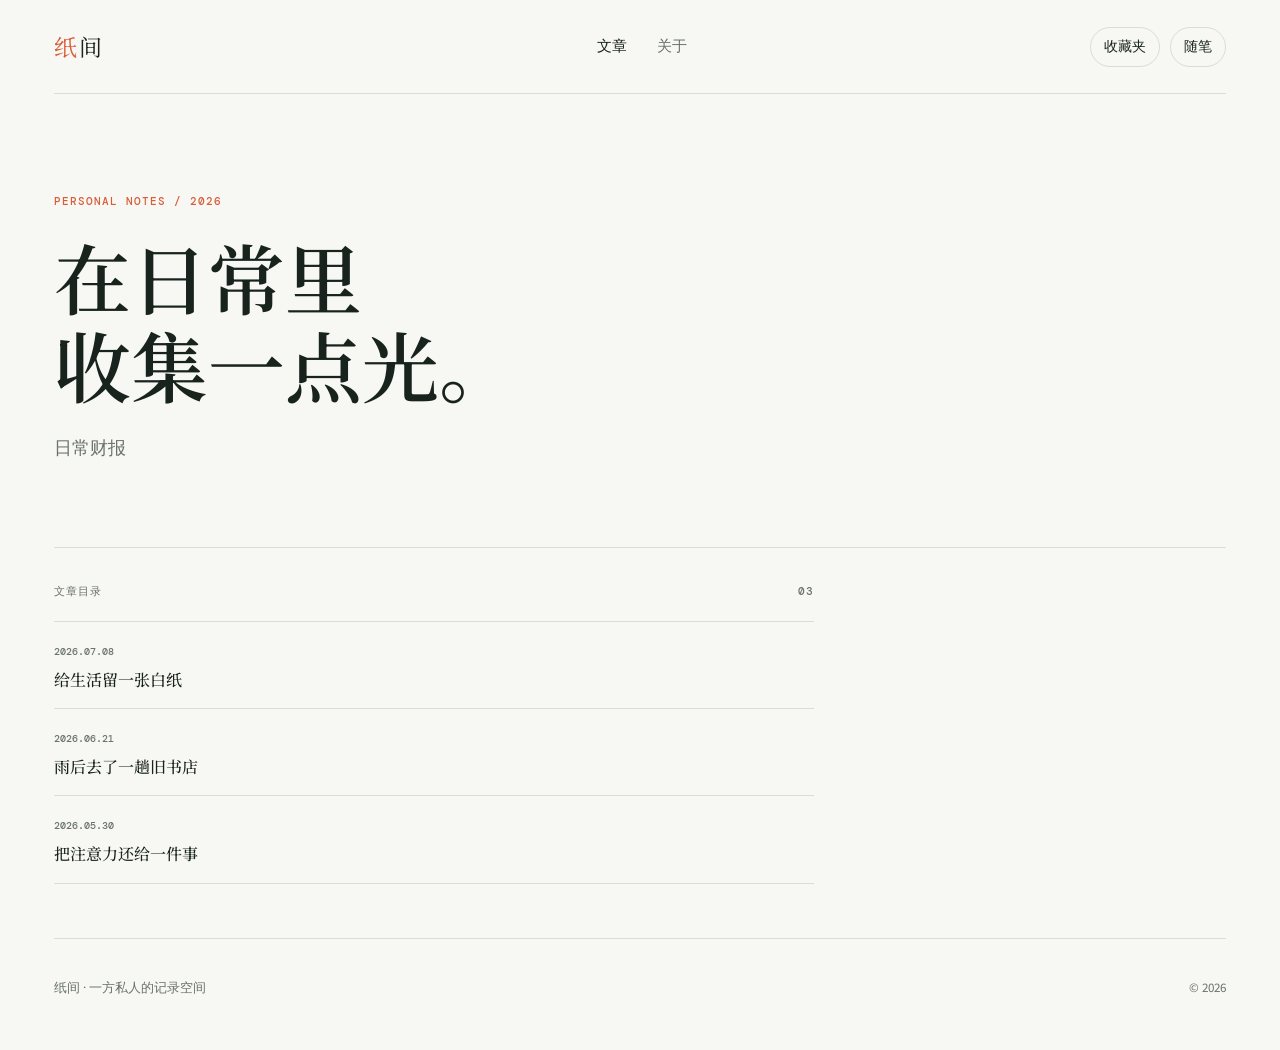
==== index.html @ 69ebe4cc "Use chart images and streamline reading views" ====
<!doctype html>
<html lang="zh-CN">
  <head>
    <meta charset="UTF-8" />
    <meta name="viewport" content="width=device-width, initial-scale=1.0" />
    <meta name="theme-color" content="#f7f7f3" />
    <title>纸间 | 个人博客</title>
    <link rel="preconnect" href="https://fonts.googleapis.com" />
    <link rel="preconnect" href="https://fonts.gstatic.com" crossorigin />
    <link href="https://fonts.googleapis.com/css2?family=DM+Mono:wght@400;500&family=Noto+Serif+SC:wght@400;500;600;700&family=Source+Sans+3:wght@400;500;600;700&display=swap" rel="stylesheet" />
    <link rel="stylesheet" href="styles.css" />
  </head>
  <body>
    <div class="site-shell">
      <header class="topbar">
        <a class="brand" href="#" aria-label="纸间首页"><span>纸</span>间</a>
        <nav aria-label="主要导航"><a class="active" href="#latest">文章</a><a href="#about">关于</a></nav>
        <div class="topbar-actions"><button class="favorites-button" id="openFavorites" type="button">收藏夹</button><a class="journal-link" href="notes.html">随笔</a><button class="publish-button admin-only" id="openComposer" type="button"><span>+</span> 管理文章</button></div>
      </header>

      <main>
        <section class="intro" id="latest">
          <p class="eyebrow">PERSONAL NOTES / 2026</p>
          <h1>在日常里<br />收集一点光。</h1>
          <p class="intro-copy">日常财报</p>
        </section>

        <div class="content-grid">
          <aside class="article-index" aria-label="文章列表">
            <div class="index-head"><span>文章目录</span><span id="articleCount">00</span></div>
            <div id="articleList" class="article-list"></div>
          </aside>
        </div>
      </main>

      <footer id="about"><p>纸间 · 一方私人的记录空间</p><p>© 2026</p></footer>
    </div>

    <dialog id="composer">
      <form method="dialog" class="composer-card" id="articleForm">
        <div class="composer-head"><div><p class="eyebrow" id="composerKicker">NEW ENTRY</p><h2 id="composerTitle">写下这一刻</h2></div><button class="icon-button" type="button" id="closeComposer" aria-label="关闭">×</button></div>
        <label>文章标题<input id="titleInput" required maxlength="70" placeholder="给这篇文章一个标题" /></label>
        <div class="form-row"><label>日期<input id="dateInput" type="date" required /></label><label>分类<input id="categoryInput" required maxlength="20" placeholder="如：随笔" /></label></div>
        <label>摘要<textarea id="excerptInput" required maxlength="150" rows="2" placeholder="用一句话概括这篇文章"></textarea></label>
        <label>正文 <span class="label-note">支持简单 Markdown</span><textarea id="contentInput" required rows="8" placeholder="从这里开始写……"></textarea></label>
        <div class="content-tools"><input type="file" id="imageInput" accept="image/*" hidden /><button type="button" class="tool-button" id="imageButton">添加图片</button><button type="button" class="tool-button" id="chartButton">插入图表</button></div>
        <div class="chart-builder" id="chartBuilder" hidden><label>图表标题<input id="chartTitle" maxlength="30" placeholder="如：本周阅读时长" /></label><label>标签 <span class="label-note">用逗号分隔</span><input id="chartLabels" placeholder="周一, 周二, 周三" /></label><label>数值 <span class="label-note">用逗号分隔</span><input id="chartValues" inputmode="decimal" placeholder="2, 4, 3" /></label><button type="button" class="insert-chart-button" id="insertChart">添加到正文</button></div>
        <div class="import-row"><input type="file" id="fileInput" accept=".md,.markdown,.txt,text/markdown,text/plain" hidden /><button type="button" class="import-button" id="importButton">从文件导入</button><span id="fileName">支持 .md / .txt</span></div>
        <div class="composer-actions"><button type="button" class="cancel-button" id="cancelComposer">取消</button><button class="save-button" type="submit" id="submitArticle">发布文章</button></div>
      </form>
    </dialog>
    <dialog id="favoritesDialog">
      <section class="favorites-card">
        <div class="composer-head"><div><p class="eyebrow">MY COLLECTIONS</p><h2>收藏夹</h2></div><button class="icon-button" type="button" id="closeFavorites" aria-label="关闭">×</button></div>
        <form class="folder-form" id="folderForm"><input id="folderInput" maxlength="20" required placeholder="新建收藏夹名称" /><button class="save-button" type="submit">新建</button></form>
        <div class="folder-pills" id="folderPills"></div>
        <div class="favorites-list" id="favoritesList"></div>
      </section>
    </dialog>
    <script src="app.js"></script>
  </body>
</html>
---- styles.css ----
:root { --paper:#f7f7f3; --ink:#18231e; --muted:#69726c; --line:#d9ddd6; --accent:#d95d39; --lime:#bdd74e; }
* { box-sizing:border-box; }
html { scroll-behavior:smooth; }
body { margin:0; background:var(--paper); color:var(--ink); font-family:"Source Sans 3", sans-serif; }
button,input,textarea { font:inherit; }
.site-shell { max-width:1360px; margin:auto; padding:0 54px; }
.topbar { height:94px; display:flex; align-items:center; border-bottom:1px solid var(--line); justify-content:space-between; }
.brand { font-family:"Noto Serif SC",serif; font-size:23px; color:var(--ink); text-decoration:none; letter-spacing:2px; }.brand span{ color:var(--accent); }
nav { display:flex; gap:30px; margin-left:90px; } nav a { color:var(--muted); text-decoration:none; font-size:15px; } nav a.active,nav a:hover { color:var(--ink); }
.topbar-actions{display:flex;align-items:center;gap:10px}.favorites-button,.journal-link{border:1px solid var(--line);border-radius:999px;background:transparent;color:var(--ink);padding:9px 13px;cursor:pointer;text-decoration:none;font-size:14px;transition:background-color .2s ease,transform .2s ease}.favorites-button:hover,.journal-link:hover{background:#fff;transform:translateY(-1px)}.publish-button,.save-button { background:var(--ink); color:#fff; border:0; padding:11px 17px; cursor:pointer; font-weight:600; }.publish-button span{color:var(--lime);font-size:20px;line-height:12px;margin-right:5px}.publish-button:hover,.save-button:hover{background:#304139}
.intro { padding:100px 0 82px; border-bottom:1px solid var(--line); }.eyebrow { color:var(--accent); font:500 11px "DM Mono",monospace; letter-spacing:1px; margin:0 0 24px; }
h1,h2,h3 { font-family:"Noto Serif SC",serif; font-weight:600; }.intro h1 { font-size:clamp(46px,6vw,78px); letter-spacing:0; line-height:1.15; margin:0 0 24px; }.intro-copy { color:var(--muted); font-size:18px; line-height:1.8; margin:0; }
.content-grid { min-height:360px; }.article-index { padding:36px 0 54px; max-width:760px; }.index-head { color:var(--muted); display:flex; justify-content:space-between; font:500 11px "DM Mono",monospace; letter-spacing:1px; padding-bottom:22px; }
.article-list { display:flex; flex-direction:column; }.article-item { position:relative; display:block; text-align:left; border:0; border-top:1px solid var(--line); padding:17px 27px 17px 0; background:transparent; cursor:pointer; color:var(--ink); text-decoration:none; transition:padding .22s ease, color .22s ease, background-color .22s ease; }.article-item:last-child { border-bottom:1px solid var(--line); }.article-item.active { padding-left:13px; border-left:3px solid var(--accent); }.article-item:hover { padding-left:10px; color:var(--accent); }.article-item time { font:500 10px "DM Mono",monospace; color:var(--muted); }.article-item h3 { margin:7px 0 0; font-size:16px; line-height:1.45; font-weight:500; }.read-arrow { position:absolute; right:3px; top:50%; opacity:0; transform:translate(-8px,-50%); transition:opacity .22s ease,transform .22s ease; }.article-item:hover .read-arrow { opacity:1; transform:translate(0,-50%); }
.article-view { padding:64px min(8vw,112px); max-width:930px; }.article-meta { font:500 11px "DM Mono",monospace; color:var(--accent); letter-spacing:.5px; }.article-view h2 { font-size:clamp(30px,4vw,48px); line-height:1.24; margin:18px 0 24px; }.article-view .lead { color:#536058; font-family:"Noto Serif SC",serif; font-size:19px; line-height:1.8; border-bottom:1px solid var(--line); padding-bottom:30px; margin-bottom:30px; }.article-body { font-family:"Noto Serif SC",serif; font-size:17px; line-height:2; }.article-body p { margin:0 0 20px; }.article-body h3 { font-size:22px; margin:34px 0 14px; }.article-body blockquote { border-left:3px solid var(--lime); color:#506057; margin:25px 0; padding:7px 0 7px 20px; }.article-body strong { color:var(--accent); font-weight:600; }
.inline-image{margin:30px 0;border-radius:16px;overflow:hidden;background:#edf0ea}.inline-image img{display:block;width:100%;max-height:500px;object-fit:cover}.inline-image figcaption,.inline-chart figcaption{display:flex;align-items:center;justify-content:space-between;padding:11px 14px;color:var(--muted);font:13px "Source Sans 3",sans-serif}.inline-chart{margin:30px 0;padding:18px;border:1px solid var(--line);border-radius:16px;background:#fbfcf9}.inline-chart figcaption{padding:0 0 15px;color:var(--ink);font-weight:600}.chart-bars{display:flex;gap:12px;align-items:end;height:190px;padding:10px 4px 0;border-bottom:1px solid var(--line)}.chart-bar-wrap{position:relative;flex:1;height:100%;display:flex;flex-direction:column;justify-content:end;align-items:center;min-width:28px}.chart-bar{display:block;width:min(100%,44px);border-radius:9px 9px 2px 2px;background:var(--lime);animation:grow-bar .6s cubic-bezier(.2,.8,.2,1) both;transform-origin:bottom}.chart-value{font:12px "DM Mono",monospace;color:var(--muted);margin-bottom:5px}.chart-label{margin-top:7px;font:11px "Source Sans 3",sans-serif;color:var(--muted);white-space:nowrap;overflow:hidden;max-width:100%;text-overflow:ellipsis}.zoomable{cursor:zoom-in;transition:box-shadow .25s ease,transform .25s ease}.zoomable.expanded{position:fixed;z-index:20;inset:5vh 5vw;margin:0;display:flex;flex-direction:column;justify-content:center;background:#fff;box-shadow:0 24px 90px rgba(17,30,22,.35);cursor:zoom-out}.zoomable.expanded img{max-height:80vh;object-fit:contain}.zoomable.expanded .chart-bars{height:min(65vh,520px)}.hover-collect{opacity:0;border:1px solid #d8ded5;border-radius:999px;background:#fff;color:var(--ink);padding:6px 11px;font:600 12px "Source Sans 3",sans-serif;cursor:pointer;transition:opacity .18s ease,transform .18s ease,border-color .18s ease}.collectable-title{display:flex;align-items:center;gap:13px}.collectable-title:hover .hover-collect,.inline-image:hover .hover-collect,.inline-chart:hover .hover-collect{opacity:1}.hover-collect:hover{border-color:var(--accent);color:var(--accent);transform:translateY(-1px)}.selection-collect{position:fixed;z-index:30;border:0;border-radius:999px;background:var(--ink);color:#fff;padding:8px 12px;box-shadow:0 8px 20px rgba(17,30,22,.2);cursor:pointer}.collection-picker{display:grid;grid-template-columns:repeat(auto-fit,minmax(130px,1fr));gap:10px}.collection-picker button{padding:14px;border:1px solid var(--line);border-radius:12px;background:#fbfcf9;text-align:left;cursor:pointer;font-weight:600}.collection-picker button:hover{border-color:var(--accent);color:var(--accent)}@keyframes grow-bar{from{transform:scaleY(.05)}to{transform:scaleY(1)}}
.empty-list { margin:0; padding:21px 0; border-top:1px solid var(--line); color:var(--muted); font-size:14px; line-height:1.7; }.empty-reading { padding:70px 0; text-align:center; color:var(--muted); }.empty-reading span { color:var(--accent); font-size:25px; }.empty-reading h2 { color:var(--ink); font-size:30px; margin:13px 0 7px; }.empty-reading p { margin:0; }
footer { border-top:1px solid var(--line); padding:27px 0 40px; display:flex; justify-content:space-between; color:var(--muted); font-size:13px; }
.detail-topbar { justify-content:space-between; }.back-link { color:var(--ink); font-size:14px; text-decoration:none; }.back-link:hover { color:var(--accent); }.detail-main { min-height:calc(100vh - 190px); }.detail-view { max-width:830px; margin:0 auto; padding:105px 0; }.article-title-row { display:flex; gap:24px; align-items:flex-start; justify-content:space-between; }.detail-view h1 { font-size:clamp(38px,5vw,64px); font-family:"Noto Serif SC",serif; line-height:1.22; margin:18px 0 24px; }.article-actions { display:flex; gap:8px; flex:none; margin-top:19px; }.edit-link,.delete-button { border:1px solid #cbd2c9; border-radius:999px; background:#fff; color:var(--ink); padding:7px 12px; cursor:pointer; font:600 13px "Source Sans 3",sans-serif; text-decoration:none; transition:transform .18s ease,box-shadow .18s ease,border-color .18s ease,color .18s ease; }.edit-link:hover,.delete-button:hover { border-color:var(--accent); color:var(--accent); transform:translateY(-2px); box-shadow:0 5px 14px rgba(23,35,29,.1); }.delete-button:hover { background:#fff5f1; }.page-enter { animation:page-enter .55s cubic-bezier(.2,.75,.3,1) both; }@keyframes page-enter { from { opacity:0; transform:translateY(14px); } to { opacity:1; transform:translateY(0); } }
dialog { width:min(700px, calc(100% - 30px)); border:0; padding:0; background:transparent; border-radius:24px; }dialog::backdrop{background:rgba(20,31,26,.48);backdrop-filter:blur(7px);animation:backdrop-in .28s ease-out}dialog[open]{animation:dialog-in .42s cubic-bezier(.2,.85,.25,1) both}.composer-card { background:#fff; padding:34px; border:1px solid rgba(216,221,214,.9); border-radius:24px; box-shadow:0 28px 85px rgba(17,30,22,.22); }.composer-head { display:flex; justify-content:space-between; align-items:flex-start; margin-bottom:25px; padding:3px 3px 22px; border-bottom:1px solid var(--line); }.composer-head .eyebrow{margin-bottom:8px}.composer-head h2{margin:0;font-size:29px}.icon-button{width:36px;height:36px;border:0;border-radius:50%;background:#edf0ea;font-size:29px;line-height:28px;cursor:pointer;color:var(--muted);transition:transform .2s ease,background-color .2s ease,color .2s ease}.icon-button:hover{background:var(--ink);color:#fff;transform:rotate(90deg)}
label { display:block; font-weight:600; font-size:14px; margin-top:16px; }.label-note { color:var(--muted); font-size:12px; font-weight:400; }input,textarea { display:block; width:100%; margin-top:7px; border:1px solid #d7ddd5; border-radius:10px; padding:11px 13px; outline:0; background:#f9faf7; resize:vertical; font-size:15px; transition:border-color .2s ease,box-shadow .2s ease,background-color .2s ease; }input:focus,textarea:focus{border-color:var(--accent);background:#fff;box-shadow:0 0 0 4px rgba(217,93,57,.12)}.form-row{display:grid;grid-template-columns:1fr 1fr;gap:16px}.import-row{display:flex;gap:12px;align-items:center;margin-top:18px;padding:11px 13px;border:1px dashed #c7cec5;border-radius:12px;color:var(--muted);font-size:12px}.import-button,.cancel-button{background:transparent;border:1px solid #bac2b9;border-radius:9px;padding:9px 13px;cursor:pointer;transition:transform .18s ease,border-color .18s ease,background-color .18s ease}.import-button:hover,.cancel-button:hover{border-color:var(--ink);background:#f1f4ef;transform:translateY(-1px)}.composer-actions{display:flex;justify-content:flex-end;gap:12px;margin-top:26px;padding-top:21px;border-top:1px solid var(--line)}.save-button{border-radius:9px;padding:10px 18px;transition:transform .18s ease,box-shadow .18s ease,background-color .18s ease}.save-button:hover{transform:translateY(-2px);box-shadow:0 8px 18px rgba(24,35,30,.19)}@keyframes dialog-in{from{opacity:0;transform:translateY(20px) scale(.97)}to{opacity:1;transform:translateY(0) scale(1)}}@keyframes backdrop-in{from{opacity:0}to{opacity:1}}
.content-tools{display:flex;gap:10px;margin-top:18px}.tool-button{border:1px solid #cbd2c9;border-radius:999px;background:#fff;color:var(--ink);padding:8px 12px;cursor:pointer;transition:transform .18s ease,border-color .18s ease}.tool-button:hover{border-color:var(--accent);transform:translateY(-1px)}.chart-builder{margin-top:14px;padding:4px 15px 15px;border:1px solid #dce2da;border-radius:14px;background:#f6f8f4}.insert-chart-button{margin-top:15px;border:0;border-radius:9px;background:var(--lime);color:var(--ink);padding:9px 13px;font-weight:600;cursor:pointer}.favorites-card{width:min(620px,calc(100vw - 30px));max-height:min(700px,calc(100vh - 30px));overflow:auto;background:#fff;padding:30px;border:1px solid var(--line);border-radius:24px;box-shadow:0 28px 85px rgba(17,30,22,.22)}.folder-form{display:flex;gap:10px}.folder-form input{margin:0}.folder-pills{display:flex;flex-wrap:wrap;gap:8px;margin:17px 0}.folder-pill{border-radius:999px;background:#eef2e7;color:#4c5c3d;padding:5px 10px;font-size:12px}.favorites-list{display:grid;gap:10px}.favorite-card{display:flex;justify-content:space-between;gap:18px;padding:14px;border:1px solid var(--line);border-radius:14px;background:#fbfcf9}.favorite-card p,.favorite-card h3,.favorite-card span{margin:0}.favorite-card p,.favorite-card span{font-size:12px;color:var(--muted)}.favorite-card h3{font-family:"Noto Serif SC",serif;font-size:16px}.remove-favorite{border:0;border-radius:50%;background:#f1f4ef;width:28px;height:28px;cursor:pointer;color:var(--muted)}.empty-favorites{color:var(--muted);line-height:1.7}
.content-tools{display:flex;gap:10px;margin-top:18px}.tool-button{border:1px solid #cbd2c9;border-radius:999px;background:#fff;color:var(--ink);padding:8px 12px;cursor:pointer;transition:transform .18s ease,border-color .18s ease}.tool-button:hover{border-color:var(--accent);transform:translateY(-1px)}.chart-builder{margin-top:14px;padding:4px 15px 15px;border:1px solid #dce2da;border-radius:14px;background:#f6f8f4}.insert-chart-button{margin-top:15px;border:0;border-radius:9px;background:var(--lime);color:var(--ink);padding:9px 13px;font-weight:600;cursor:pointer}.favorites-card{width:min(620px,calc(100vw - 30px));max-height:min(700px,calc(100vh - 30px));overflow:auto;background:#fff;padding:30px;border:1px solid var(--line);border-radius:24px;box-shadow:0 28px 85px rgba(17,30,22,.22)}.folder-form{display:flex;gap:10px}.folder-form input{margin:0}.folder-form .save-button{min-width:76px;white-space:nowrap}.folder-pills{display:flex;flex-wrap:wrap;gap:8px;margin:17px 0}.folder-pill{border:0;border-radius:999px;background:#eef2e7;color:#4c5c3d;padding:7px 12px;font-size:13px;cursor:pointer}.folder-pill.active{background:var(--ink);color:#fff}.favorites-list{display:grid;gap:20px}.folder-section{border:1px solid var(--line);border-radius:16px;padding:15px}.folder-section>h3{margin:0 0 13px;font-size:19px}.favorite-tabs{display:grid;grid-template-columns:repeat(4,1fr);gap:7px}.favorite-tab{border:1px solid var(--line);border-radius:10px;background:#fff;padding:10px 6px;cursor:pointer;font-weight:600}.favorite-tab span{display:block;color:var(--muted);font:11px "DM Mono",monospace;margin-top:3px}.favorite-tab.active{border-color:var(--accent);background:#fff5f1;color:var(--accent)}.favorite-detail{margin-top:13px;border-top:1px solid var(--line)}.favorite-card{display:flex;justify-content:space-between;gap:18px;padding:10px 0}.favorite-card h3{margin:0;font-family:"Noto Serif SC",serif;font-size:16px}.remove-favorite{border:0;border-radius:50%;background:#f1f4ef;width:28px;height:28px;cursor:pointer;color:var(--muted)}.empty-favorites,.empty-group{color:var(--muted);line-height:1.7}.empty-group{margin:15px 0 2px;font-size:13px}.notes-home{padding:80px 0}.write-note-module{border-bottom:1px solid var(--line);padding:0 0 58px}.write-note-module>div{display:flex;align-items:end;justify-content:space-between;gap:30px}.write-note-module h1{font-size:clamp(44px,6vw,72px);margin:0}.write-note-module p:not(.eyebrow){margin:15px 0 0;color:var(--muted);font-size:18px}.write-note-link{flex:none;border-radius:999px;background:var(--ink);color:#fff;padding:13px 18px;text-decoration:none;font-weight:600;transition:transform .2s ease}.write-note-link:hover{transform:translateY(-3px)}.write-note-link span{color:var(--lime);margin-left:7px;font-size:18px}.saved-notes{padding-top:36px}.notes-grid{display:grid;grid-template-columns:repeat(auto-fill,minmax(240px,1fr));gap:14px}.note-card{border:1px solid var(--line);border-radius:14px;background:#fff;padding:17px;text-align:left;cursor:pointer;transition:transform .2s ease,box-shadow .2s ease}.note-card:hover{transform:translateY(-3px);box-shadow:0 13px 25px rgba(23,35,29,.08)}.note-card time{font:11px "DM Mono",monospace;color:var(--accent)}.note-card h2{font-family:"Noto Serif SC",serif;font-size:20px;margin:7px 0}.note-card p{color:var(--muted);font-size:14px;line-height:1.6;margin:0;display:-webkit-box;-webkit-line-clamp:3;-webkit-box-orient:vertical;overflow:hidden}.note-card span{display:block;margin-top:13px;color:var(--accent);font-size:13px}.note-viewer-card{position:relative;width:min(720px,calc(100vw - 30px));max-height:calc(100vh - 40px);overflow:auto;background:#fff;padding:48px;border-radius:24px;box-shadow:0 28px 85px rgba(17,30,22,.22)}.note-viewer-card .icon-button{position:absolute;right:24px;top:24px}.note-viewer-card time{font:12px "DM Mono",monospace;color:var(--accent)}.note-viewer-card h1{font-size:42px;margin:15px 0 28px}.note-viewer-card p{font-family:"Noto Serif SC",serif;font-size:18px;line-height:2;margin:0 0 17px}.note-editor-page{max-width:760px;margin:0 auto;padding:85px 0}.note-editor-page h1{font-size:52px;margin:0 0 13px}.notes-intro{color:var(--muted);margin:0 0 36px;font-size:17px}.note-actions{display:flex;justify-content:flex-end;gap:10px;margin-top:20px}.reference-button{border:1px solid var(--line);border-radius:9px;background:#fff;padding:10px 14px;cursor:pointer}.reference-list{display:grid;gap:9px}.reference-item{display:grid;gap:4px;border:1px solid var(--line);border-radius:12px;background:#fbfcf9;padding:13px;text-align:left;cursor:pointer}.reference-item span{font-size:12px;color:var(--muted)}.reference-item strong{font-family:"Noto Serif SC",serif}
@media (max-width:720px){.site-shell{padding:0 22px}.topbar{height:76px}nav{display:none}.topbar-actions{gap:6px}.favorites-button,.journal-link{padding:8px 10px;font-size:13px}.publish-button{padding:9px 12px;font-size:14px}.intro{padding:66px 0 55px}.intro-copy{font-size:16px}.content-grid{display:block}.article-index{border-right:0;padding:28px 0 42px}.article-list{max-height:245px;overflow:auto}.article-view{padding:42px 0 55px}.article-view .lead{font-size:17px}.article-body{font-size:16px}footer{padding-top:22px}.composer-card{padding:25px 20px}.form-row{grid-template-columns:1fr}.composer-head h2{font-size:24px}.article-title-row{display:block}.article-actions{margin-top:-8px;margin-bottom:20px}.write-note-module>div{display:block}.write-note-link{display:inline-block;margin-top:27px}.notes-home{padding:55px 0}.notes-grid{grid-template-columns:1fr}.note-viewer-card{padding:38px 24px}.note-viewer-card h1{font-size:32px}.favorite-tabs{grid-template-columns:repeat(2,1fr)}.folder-form .save-button{min-width:76px}.note-editor-page{padding:55px 0}.note-editor-page h1{font-size:42px}.zoomable.expanded{inset:3vh 3vw}}
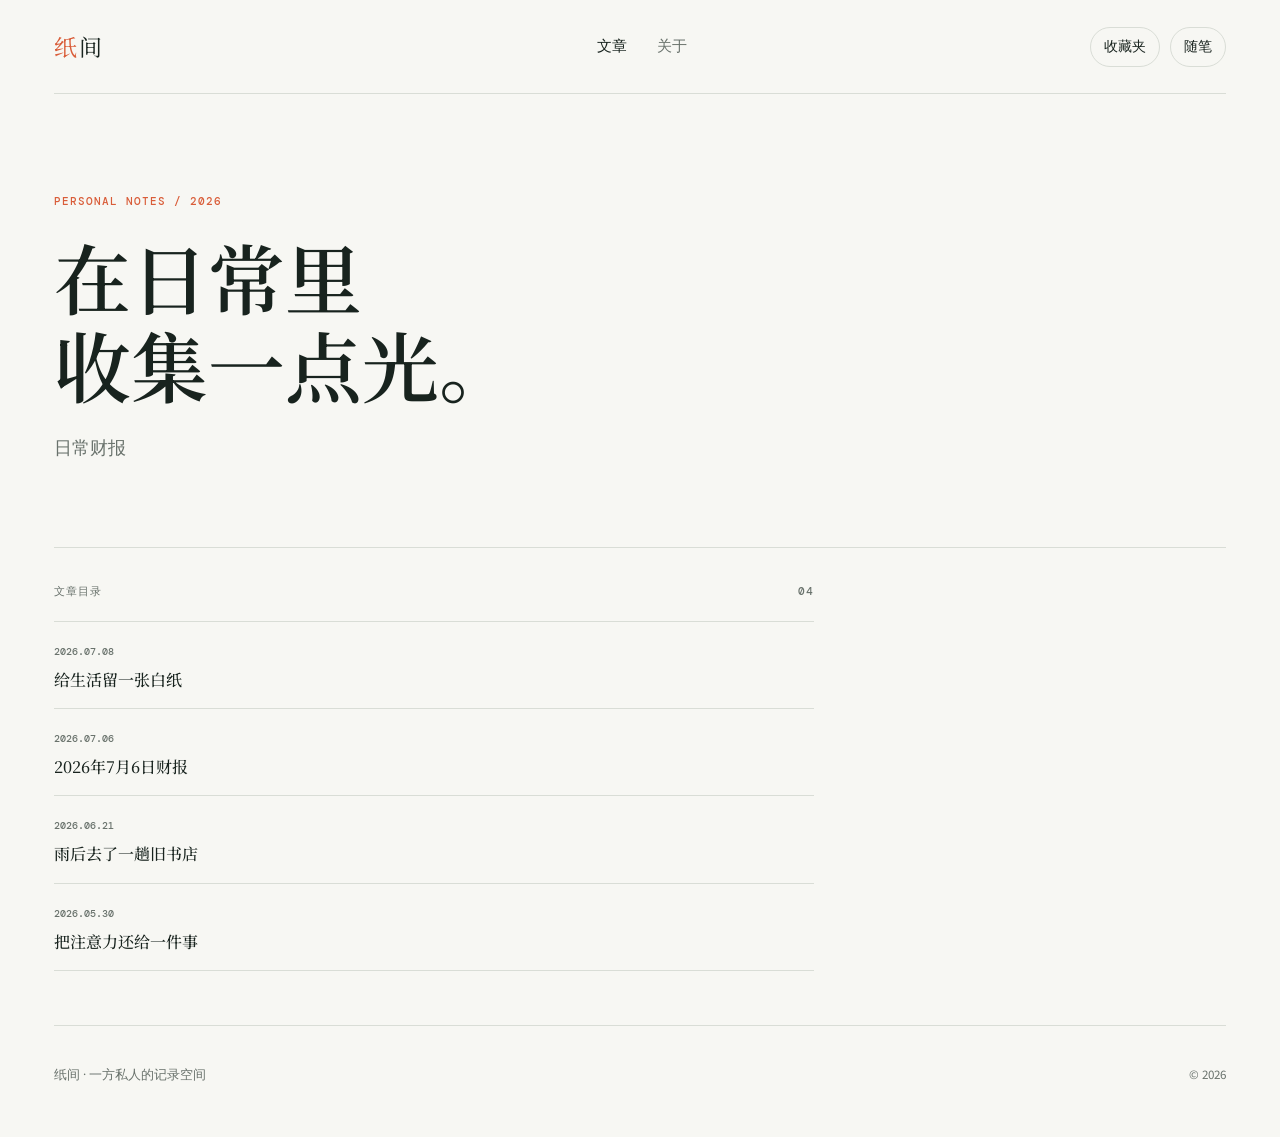
==== commit 9e1a34dd: "Add July 6 earnings article to personal blog" ====
--- a/index.html
+++ b/index.html
@@ -57,6 +57,7 @@
         <div class="favorites-list" id="favoritesList"></div>
       </section>
     </dialog>
+    <script src="articles.js"></script>
     <script src="app.js"></script>
   </body>
 </html>
--- a/styles.css
+++ b/styles.css
@@ -22,3 +22,16 @@
 .content-tools{display:flex;gap:10px;margin-top:18px}.tool-button{border:1px solid #cbd2c9;border-radius:999px;background:#fff;color:var(--ink);padding:8px 12px;cursor:pointer;transition:transform .18s ease,border-color .18s ease}.tool-button:hover{border-color:var(--accent);transform:translateY(-1px)}.chart-builder{margin-top:14px;padding:4px 15px 15px;border:1px solid #dce2da;border-radius:14px;background:#f6f8f4}.insert-chart-button{margin-top:15px;border:0;border-radius:9px;background:var(--lime);color:var(--ink);padding:9px 13px;font-weight:600;cursor:pointer}.favorites-card{width:min(620px,calc(100vw - 30px));max-height:min(700px,calc(100vh - 30px));overflow:auto;background:#fff;padding:30px;border:1px solid var(--line);border-radius:24px;box-shadow:0 28px 85px rgba(17,30,22,.22)}.folder-form{display:flex;gap:10px}.folder-form input{margin:0}.folder-pills{display:flex;flex-wrap:wrap;gap:8px;margin:17px 0}.folder-pill{border-radius:999px;background:#eef2e7;color:#4c5c3d;padding:5px 10px;font-size:12px}.favorites-list{display:grid;gap:10px}.favorite-card{display:flex;justify-content:space-between;gap:18px;padding:14px;border:1px solid var(--line);border-radius:14px;background:#fbfcf9}.favorite-card p,.favorite-card h3,.favorite-card span{margin:0}.favorite-card p,.favorite-card span{font-size:12px;color:var(--muted)}.favorite-card h3{font-family:"Noto Serif SC",serif;font-size:16px}.remove-favorite{border:0;border-radius:50%;background:#f1f4ef;width:28px;height:28px;cursor:pointer;color:var(--muted)}.empty-favorites{color:var(--muted);line-height:1.7}
 .content-tools{display:flex;gap:10px;margin-top:18px}.tool-button{border:1px solid #cbd2c9;border-radius:999px;background:#fff;color:var(--ink);padding:8px 12px;cursor:pointer;transition:transform .18s ease,border-color .18s ease}.tool-button:hover{border-color:var(--accent);transform:translateY(-1px)}.chart-builder{margin-top:14px;padding:4px 15px 15px;border:1px solid #dce2da;border-radius:14px;background:#f6f8f4}.insert-chart-button{margin-top:15px;border:0;border-radius:9px;background:var(--lime);color:var(--ink);padding:9px 13px;font-weight:600;cursor:pointer}.favorites-card{width:min(620px,calc(100vw - 30px));max-height:min(700px,calc(100vh - 30px));overflow:auto;background:#fff;padding:30px;border:1px solid var(--line);border-radius:24px;box-shadow:0 28px 85px rgba(17,30,22,.22)}.folder-form{display:flex;gap:10px}.folder-form input{margin:0}.folder-form .save-button{min-width:76px;white-space:nowrap}.folder-pills{display:flex;flex-wrap:wrap;gap:8px;margin:17px 0}.folder-pill{border:0;border-radius:999px;background:#eef2e7;color:#4c5c3d;padding:7px 12px;font-size:13px;cursor:pointer}.folder-pill.active{background:var(--ink);color:#fff}.favorites-list{display:grid;gap:20px}.folder-section{border:1px solid var(--line);border-radius:16px;padding:15px}.folder-section>h3{margin:0 0 13px;font-size:19px}.favorite-tabs{display:grid;grid-template-columns:repeat(4,1fr);gap:7px}.favorite-tab{border:1px solid var(--line);border-radius:10px;background:#fff;padding:10px 6px;cursor:pointer;font-weight:600}.favorite-tab span{display:block;color:var(--muted);font:11px "DM Mono",monospace;margin-top:3px}.favorite-tab.active{border-color:var(--accent);background:#fff5f1;color:var(--accent)}.favorite-detail{margin-top:13px;border-top:1px solid var(--line)}.favorite-card{display:flex;justify-content:space-between;gap:18px;padding:10px 0}.favorite-card h3{margin:0;font-family:"Noto Serif SC",serif;font-size:16px}.remove-favorite{border:0;border-radius:50%;background:#f1f4ef;width:28px;height:28px;cursor:pointer;color:var(--muted)}.empty-favorites,.empty-group{color:var(--muted);line-height:1.7}.empty-group{margin:15px 0 2px;font-size:13px}.notes-home{padding:80px 0}.write-note-module{border-bottom:1px solid var(--line);padding:0 0 58px}.write-note-module>div{display:flex;align-items:end;justify-content:space-between;gap:30px}.write-note-module h1{font-size:clamp(44px,6vw,72px);margin:0}.write-note-module p:not(.eyebrow){margin:15px 0 0;color:var(--muted);font-size:18px}.write-note-link{flex:none;border-radius:999px;background:var(--ink);color:#fff;padding:13px 18px;text-decoration:none;font-weight:600;transition:transform .2s ease}.write-note-link:hover{transform:translateY(-3px)}.write-note-link span{color:var(--lime);margin-left:7px;font-size:18px}.saved-notes{padding-top:36px}.notes-grid{display:grid;grid-template-columns:repeat(auto-fill,minmax(240px,1fr));gap:14px}.note-card{border:1px solid var(--line);border-radius:14px;background:#fff;padding:17px;text-align:left;cursor:pointer;transition:transform .2s ease,box-shadow .2s ease}.note-card:hover{transform:translateY(-3px);box-shadow:0 13px 25px rgba(23,35,29,.08)}.note-card time{font:11px "DM Mono",monospace;color:var(--accent)}.note-card h2{font-family:"Noto Serif SC",serif;font-size:20px;margin:7px 0}.note-card p{color:var(--muted);font-size:14px;line-height:1.6;margin:0;display:-webkit-box;-webkit-line-clamp:3;-webkit-box-orient:vertical;overflow:hidden}.note-card span{display:block;margin-top:13px;color:var(--accent);font-size:13px}.note-viewer-card{position:relative;width:min(720px,calc(100vw - 30px));max-height:calc(100vh - 40px);overflow:auto;background:#fff;padding:48px;border-radius:24px;box-shadow:0 28px 85px rgba(17,30,22,.22)}.note-viewer-card .icon-button{position:absolute;right:24px;top:24px}.note-viewer-card time{font:12px "DM Mono",monospace;color:var(--accent)}.note-viewer-card h1{font-size:42px;margin:15px 0 28px}.note-viewer-card p{font-family:"Noto Serif SC",serif;font-size:18px;line-height:2;margin:0 0 17px}.note-editor-page{max-width:760px;margin:0 auto;padding:85px 0}.note-editor-page h1{font-size:52px;margin:0 0 13px}.notes-intro{color:var(--muted);margin:0 0 36px;font-size:17px}.note-actions{display:flex;justify-content:flex-end;gap:10px;margin-top:20px}.reference-button{border:1px solid var(--line);border-radius:9px;background:#fff;padding:10px 14px;cursor:pointer}.reference-list{display:grid;gap:9px}.reference-item{display:grid;gap:4px;border:1px solid var(--line);border-radius:12px;background:#fbfcf9;padding:13px;text-align:left;cursor:pointer}.reference-item span{font-size:12px;color:var(--muted)}.reference-item strong{font-family:"Noto Serif SC",serif}
 @media (max-width:720px){.site-shell{padding:0 22px}.topbar{height:76px}nav{display:none}.topbar-actions{gap:6px}.favorites-button,.journal-link{padding:8px 10px;font-size:13px}.publish-button{padding:9px 12px;font-size:14px}.intro{padding:66px 0 55px}.intro-copy{font-size:16px}.content-grid{display:block}.article-index{border-right:0;padding:28px 0 42px}.article-list{max-height:245px;overflow:auto}.article-view{padding:42px 0 55px}.article-view .lead{font-size:17px}.article-body{font-size:16px}footer{padding-top:22px}.composer-card{padding:25px 20px}.form-row{grid-template-columns:1fr}.composer-head h2{font-size:24px}.article-title-row{display:block}.article-actions{margin-top:-8px;margin-bottom:20px}.write-note-module>div{display:block}.write-note-link{display:inline-block;margin-top:27px}.notes-home{padding:55px 0}.notes-grid{grid-template-columns:1fr}.note-viewer-card{padding:38px 24px}.note-viewer-card h1{font-size:32px}.favorite-tabs{grid-template-columns:repeat(2,1fr)}.folder-form .save-button{min-width:76px}.note-editor-page{padding:55px 0}.note-editor-page h1{font-size:42px}.zoomable.expanded{inset:3vh 3vw}}
+
+.article-body ul{margin:0 0 25px;padding-left:24px}
+.article-body li{margin:8px 0;padding-left:5px}
+.article-body li::marker{color:var(--accent)}
+.article-body a{color:#2c6794;text-decoration-color:#a8c4d8;text-underline-offset:4px}
+.article-body a:hover{color:var(--accent);text-decoration-color:var(--accent)}
+.inline-image{background:#fff;border:1px solid var(--line)}
+.inline-image img{object-fit:contain}
+@media (max-width:720px){
+  .chart-bars{gap:6px}
+  .chart-bar-wrap{min-width:44px}
+  .chart-label{font-size:9px;line-height:1.25;white-space:normal;overflow:visible;text-align:center}
+}
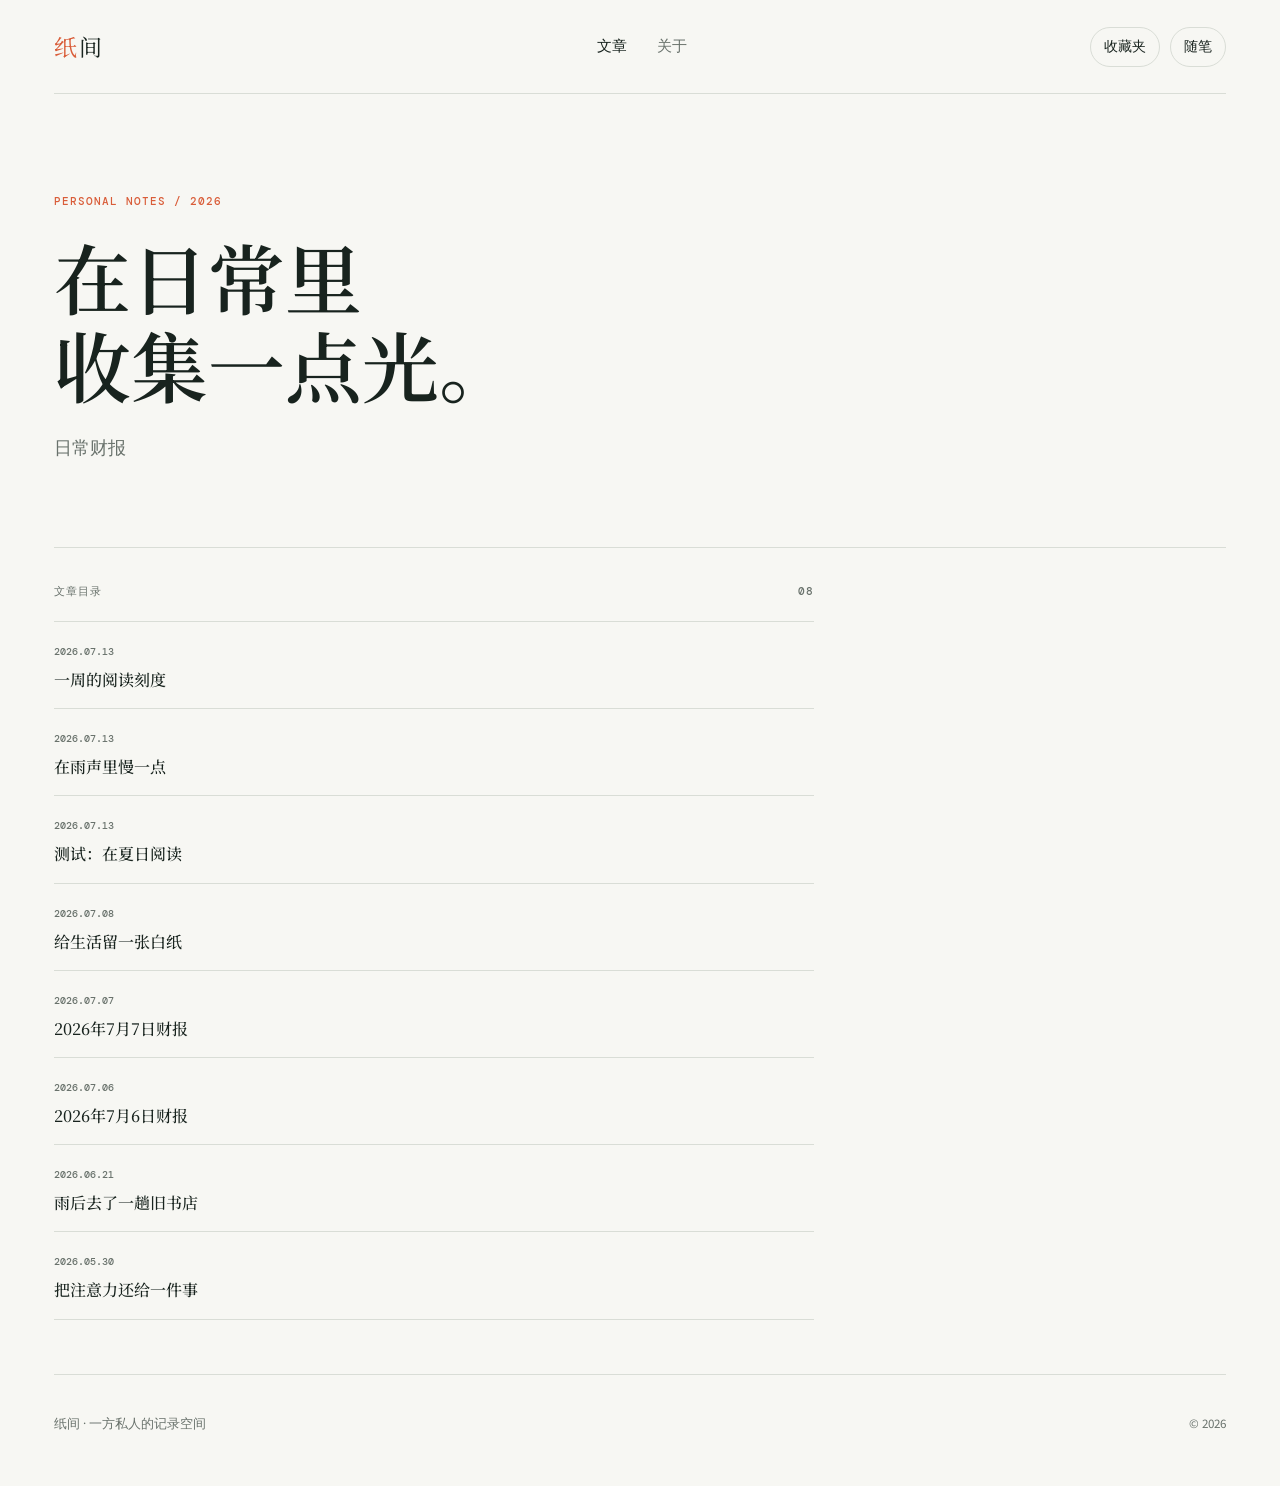
==== commit 11c5eda9: "Load synced content across local and hosted views" ====
--- a/index.html
+++ b/index.html
@@ -57,6 +57,7 @@
         <div class="favorites-list" id="favoritesList"></div>
       </section>
     </dialog>
+    <script src="local-content.js"></script>
     <script src="articles.js"></script>
     <script src="app.js"></script>
   </body>
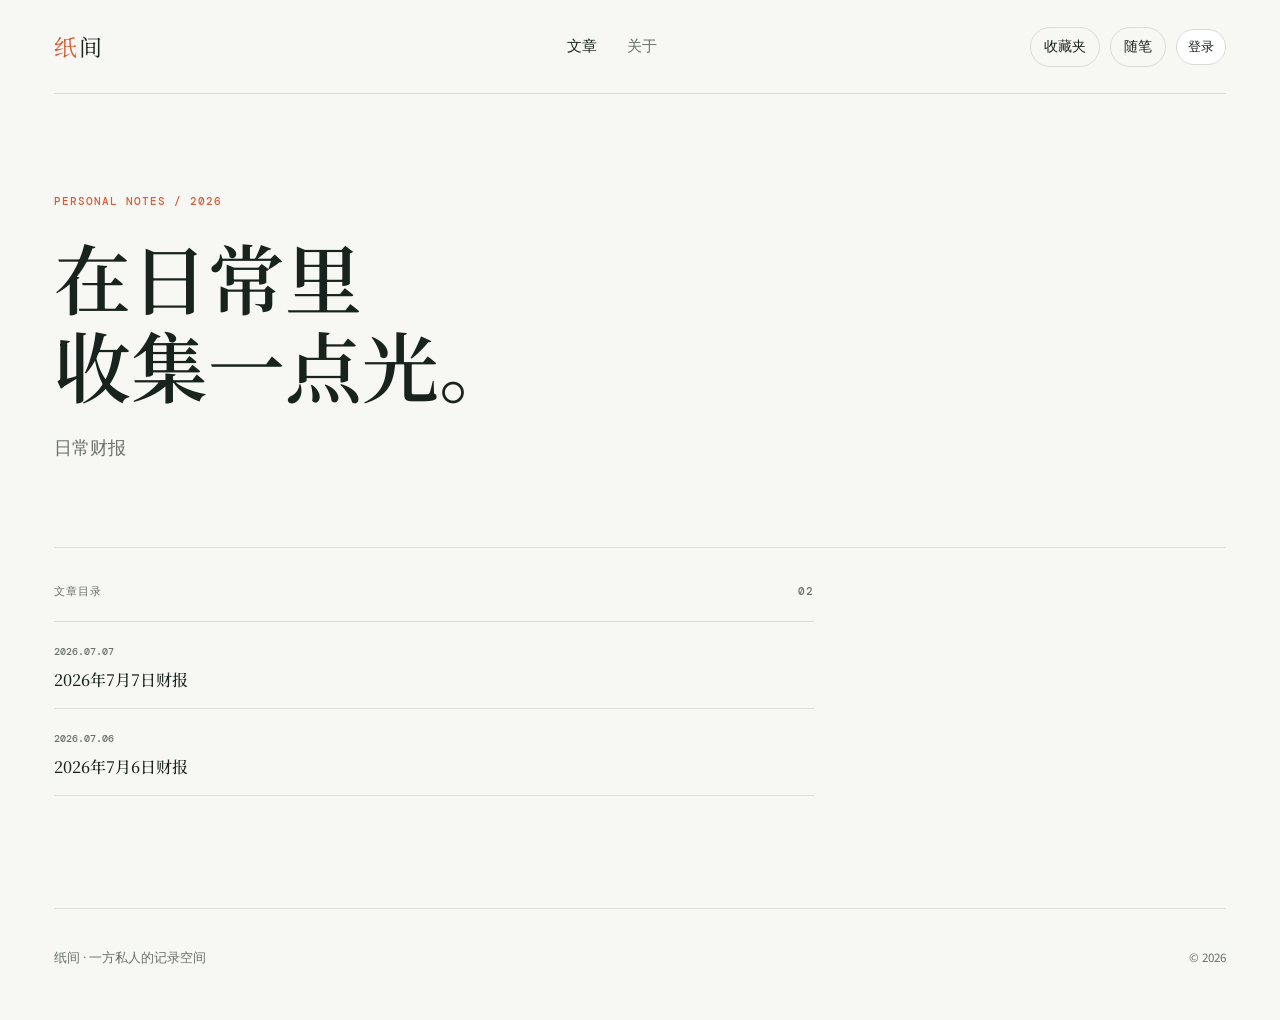
==== commit e09c4be5: "Add account-backed user collections" ====
--- a/index.html
+++ b/index.html
@@ -59,6 +59,7 @@
     </dialog>
     <script src="local-content.js"></script>
     <script src="articles.js"></script>
+    <script src="auth.js"></script>
     <script src="app.js"></script>
   </body>
 </html>
--- a/styles.css
+++ b/styles.css
@@ -13,7 +13,7 @@
 .content-grid { min-height:360px; }.article-index { padding:36px 0 54px; max-width:760px; }.index-head { color:var(--muted); display:flex; justify-content:space-between; font:500 11px "DM Mono",monospace; letter-spacing:1px; padding-bottom:22px; }
 .article-list { display:flex; flex-direction:column; }.article-item { position:relative; display:block; text-align:left; border:0; border-top:1px solid var(--line); padding:17px 27px 17px 0; background:transparent; cursor:pointer; color:var(--ink); text-decoration:none; transition:padding .22s ease, color .22s ease, background-color .22s ease; }.article-item:last-child { border-bottom:1px solid var(--line); }.article-item.active { padding-left:13px; border-left:3px solid var(--accent); }.article-item:hover { padding-left:10px; color:var(--accent); }.article-item time { font:500 10px "DM Mono",monospace; color:var(--muted); }.article-item h3 { margin:7px 0 0; font-size:16px; line-height:1.45; font-weight:500; }.read-arrow { position:absolute; right:3px; top:50%; opacity:0; transform:translate(-8px,-50%); transition:opacity .22s ease,transform .22s ease; }.article-item:hover .read-arrow { opacity:1; transform:translate(0,-50%); }
 .article-view { padding:64px min(8vw,112px); max-width:930px; }.article-meta { font:500 11px "DM Mono",monospace; color:var(--accent); letter-spacing:.5px; }.article-view h2 { font-size:clamp(30px,4vw,48px); line-height:1.24; margin:18px 0 24px; }.article-view .lead { color:#536058; font-family:"Noto Serif SC",serif; font-size:19px; line-height:1.8; border-bottom:1px solid var(--line); padding-bottom:30px; margin-bottom:30px; }.article-body { font-family:"Noto Serif SC",serif; font-size:17px; line-height:2; }.article-body p { margin:0 0 20px; }.article-body h3 { font-size:22px; margin:34px 0 14px; }.article-body blockquote { border-left:3px solid var(--lime); color:#506057; margin:25px 0; padding:7px 0 7px 20px; }.article-body strong { color:var(--accent); font-weight:600; }
-.inline-image{margin:30px 0;border-radius:16px;overflow:hidden;background:#edf0ea}.inline-image img{display:block;width:100%;max-height:500px;object-fit:cover}.inline-image figcaption,.inline-chart figcaption{display:flex;align-items:center;justify-content:space-between;padding:11px 14px;color:var(--muted);font:13px "Source Sans 3",sans-serif}.inline-chart{margin:30px 0;padding:18px;border:1px solid var(--line);border-radius:16px;background:#fbfcf9}.inline-chart figcaption{padding:0 0 15px;color:var(--ink);font-weight:600}.chart-bars{display:flex;gap:12px;align-items:end;height:190px;padding:10px 4px 0;border-bottom:1px solid var(--line)}.chart-bar-wrap{position:relative;flex:1;height:100%;display:flex;flex-direction:column;justify-content:end;align-items:center;min-width:28px}.chart-bar{display:block;width:min(100%,44px);border-radius:9px 9px 2px 2px;background:var(--lime);animation:grow-bar .6s cubic-bezier(.2,.8,.2,1) both;transform-origin:bottom}.chart-value{font:12px "DM Mono",monospace;color:var(--muted);margin-bottom:5px}.chart-label{margin-top:7px;font:11px "Source Sans 3",sans-serif;color:var(--muted);white-space:nowrap;overflow:hidden;max-width:100%;text-overflow:ellipsis}.zoomable{cursor:zoom-in;transition:box-shadow .25s ease,transform .25s ease}.zoomable.expanded{position:fixed;z-index:20;inset:5vh 5vw;margin:0;display:flex;flex-direction:column;justify-content:center;background:#fff;box-shadow:0 24px 90px rgba(17,30,22,.35);cursor:zoom-out}.zoomable.expanded img{max-height:80vh;object-fit:contain}.zoomable.expanded .chart-bars{height:min(65vh,520px)}.hover-collect{opacity:0;border:1px solid #d8ded5;border-radius:999px;background:#fff;color:var(--ink);padding:6px 11px;font:600 12px "Source Sans 3",sans-serif;cursor:pointer;transition:opacity .18s ease,transform .18s ease,border-color .18s ease}.collectable-title{display:flex;align-items:center;gap:13px}.collectable-title:hover .hover-collect,.inline-image:hover .hover-collect,.inline-chart:hover .hover-collect{opacity:1}.hover-collect:hover{border-color:var(--accent);color:var(--accent);transform:translateY(-1px)}.selection-collect{position:fixed;z-index:30;border:0;border-radius:999px;background:var(--ink);color:#fff;padding:8px 12px;box-shadow:0 8px 20px rgba(17,30,22,.2);cursor:pointer}.collection-picker{display:grid;grid-template-columns:repeat(auto-fit,minmax(130px,1fr));gap:10px}.collection-picker button{padding:14px;border:1px solid var(--line);border-radius:12px;background:#fbfcf9;text-align:left;cursor:pointer;font-weight:600}.collection-picker button:hover{border-color:var(--accent);color:var(--accent)}@keyframes grow-bar{from{transform:scaleY(.05)}to{transform:scaleY(1)}}
+.inline-image{margin:30px 0;border-radius:16px;overflow:hidden;background:#edf0ea}.inline-image img{display:block;width:100%;max-height:500px;object-fit:cover}.inline-image figcaption,.inline-chart figcaption{display:flex;align-items:center;justify-content:space-between;padding:11px 14px;color:var(--muted);font:13px "Source Sans 3",sans-serif}.inline-chart{margin:30px 0;padding:18px;border:1px solid var(--line);border-radius:16px;background:#fbfcf9}.inline-chart figcaption{padding:0 0 15px;color:var(--ink);font-weight:600}.chart-bars{display:flex;gap:12px;align-items:end;height:190px;padding:10px 4px 0;border-bottom:1px solid var(--line)}.chart-bar-wrap{position:relative;flex:1;height:100%;display:flex;flex-direction:column;justify-content:end;align-items:center;min-width:28px}.chart-bar{display:block;width:min(100%,44px);border-radius:9px 9px 2px 2px;background:var(--lime);animation:grow-bar .6s cubic-bezier(.2,.8,.2,1) both;transform-origin:bottom}.chart-value{font:12px "DM Mono",monospace;color:var(--muted);margin-bottom:5px}.chart-label{margin-top:7px;font:11px "Source Sans 3",sans-serif;color:var(--muted);white-space:nowrap;overflow:hidden;max-width:100%;text-overflow:ellipsis}.hover-collect{opacity:0;border:1px solid #d8ded5;border-radius:999px;background:#fff;color:var(--ink);padding:6px 11px;font:600 12px "Source Sans 3",sans-serif;cursor:pointer;transition:opacity .18s ease,transform .18s ease,border-color .18s ease}.collectable-title{display:flex;align-items:center;gap:13px}.collectable-title:hover .hover-collect,.inline-image:hover .hover-collect,.inline-chart:hover .hover-collect{opacity:1}.hover-collect:hover{border-color:var(--accent);color:var(--accent);transform:translateY(-1px)}.selection-collect{position:fixed;z-index:30;border:0;border-radius:999px;background:var(--ink);color:#fff;padding:8px 12px;box-shadow:0 8px 20px rgba(17,30,22,.2);cursor:pointer}.collection-picker{display:grid;grid-template-columns:repeat(auto-fit,minmax(130px,1fr));gap:10px}.collection-picker button{padding:14px;border:1px solid var(--line);border-radius:12px;background:#fbfcf9;text-align:left;cursor:pointer;font-weight:600}.collection-picker button:hover{border-color:var(--accent);color:var(--accent)}@keyframes grow-bar{from{transform:scaleY(.05)}to{transform:scaleY(1)}}
 .empty-list { margin:0; padding:21px 0; border-top:1px solid var(--line); color:var(--muted); font-size:14px; line-height:1.7; }.empty-reading { padding:70px 0; text-align:center; color:var(--muted); }.empty-reading span { color:var(--accent); font-size:25px; }.empty-reading h2 { color:var(--ink); font-size:30px; margin:13px 0 7px; }.empty-reading p { margin:0; }
 footer { border-top:1px solid var(--line); padding:27px 0 40px; display:flex; justify-content:space-between; color:var(--muted); font-size:13px; }
 .detail-topbar { justify-content:space-between; }.back-link { color:var(--ink); font-size:14px; text-decoration:none; }.back-link:hover { color:var(--accent); }.detail-main { min-height:calc(100vh - 190px); }.detail-view { max-width:830px; margin:0 auto; padding:105px 0; }.article-title-row { display:flex; gap:24px; align-items:flex-start; justify-content:space-between; }.detail-view h1 { font-size:clamp(38px,5vw,64px); font-family:"Noto Serif SC",serif; line-height:1.22; margin:18px 0 24px; }.article-actions { display:flex; gap:8px; flex:none; margin-top:19px; }.edit-link,.delete-button { border:1px solid #cbd2c9; border-radius:999px; background:#fff; color:var(--ink); padding:7px 12px; cursor:pointer; font:600 13px "Source Sans 3",sans-serif; text-decoration:none; transition:transform .18s ease,box-shadow .18s ease,border-color .18s ease,color .18s ease; }.edit-link:hover,.delete-button:hover { border-color:var(--accent); color:var(--accent); transform:translateY(-2px); box-shadow:0 5px 14px rgba(23,35,29,.1); }.delete-button:hover { background:#fff5f1; }.page-enter { animation:page-enter .55s cubic-bezier(.2,.75,.3,1) both; }@keyframes page-enter { from { opacity:0; transform:translateY(14px); } to { opacity:1; transform:translateY(0); } }
@@ -21,7 +21,8 @@
 label { display:block; font-weight:600; font-size:14px; margin-top:16px; }.label-note { color:var(--muted); font-size:12px; font-weight:400; }input,textarea { display:block; width:100%; margin-top:7px; border:1px solid #d7ddd5; border-radius:10px; padding:11px 13px; outline:0; background:#f9faf7; resize:vertical; font-size:15px; transition:border-color .2s ease,box-shadow .2s ease,background-color .2s ease; }input:focus,textarea:focus{border-color:var(--accent);background:#fff;box-shadow:0 0 0 4px rgba(217,93,57,.12)}.form-row{display:grid;grid-template-columns:1fr 1fr;gap:16px}.import-row{display:flex;gap:12px;align-items:center;margin-top:18px;padding:11px 13px;border:1px dashed #c7cec5;border-radius:12px;color:var(--muted);font-size:12px}.import-button,.cancel-button{background:transparent;border:1px solid #bac2b9;border-radius:9px;padding:9px 13px;cursor:pointer;transition:transform .18s ease,border-color .18s ease,background-color .18s ease}.import-button:hover,.cancel-button:hover{border-color:var(--ink);background:#f1f4ef;transform:translateY(-1px)}.composer-actions{display:flex;justify-content:flex-end;gap:12px;margin-top:26px;padding-top:21px;border-top:1px solid var(--line)}.save-button{border-radius:9px;padding:10px 18px;transition:transform .18s ease,box-shadow .18s ease,background-color .18s ease}.save-button:hover{transform:translateY(-2px);box-shadow:0 8px 18px rgba(24,35,30,.19)}@keyframes dialog-in{from{opacity:0;transform:translateY(20px) scale(.97)}to{opacity:1;transform:translateY(0) scale(1)}}@keyframes backdrop-in{from{opacity:0}to{opacity:1}}
 .content-tools{display:flex;gap:10px;margin-top:18px}.tool-button{border:1px solid #cbd2c9;border-radius:999px;background:#fff;color:var(--ink);padding:8px 12px;cursor:pointer;transition:transform .18s ease,border-color .18s ease}.tool-button:hover{border-color:var(--accent);transform:translateY(-1px)}.chart-builder{margin-top:14px;padding:4px 15px 15px;border:1px solid #dce2da;border-radius:14px;background:#f6f8f4}.insert-chart-button{margin-top:15px;border:0;border-radius:9px;background:var(--lime);color:var(--ink);padding:9px 13px;font-weight:600;cursor:pointer}.favorites-card{width:min(620px,calc(100vw - 30px));max-height:min(700px,calc(100vh - 30px));overflow:auto;background:#fff;padding:30px;border:1px solid var(--line);border-radius:24px;box-shadow:0 28px 85px rgba(17,30,22,.22)}.folder-form{display:flex;gap:10px}.folder-form input{margin:0}.folder-pills{display:flex;flex-wrap:wrap;gap:8px;margin:17px 0}.folder-pill{border-radius:999px;background:#eef2e7;color:#4c5c3d;padding:5px 10px;font-size:12px}.favorites-list{display:grid;gap:10px}.favorite-card{display:flex;justify-content:space-between;gap:18px;padding:14px;border:1px solid var(--line);border-radius:14px;background:#fbfcf9}.favorite-card p,.favorite-card h3,.favorite-card span{margin:0}.favorite-card p,.favorite-card span{font-size:12px;color:var(--muted)}.favorite-card h3{font-family:"Noto Serif SC",serif;font-size:16px}.remove-favorite{border:0;border-radius:50%;background:#f1f4ef;width:28px;height:28px;cursor:pointer;color:var(--muted)}.empty-favorites{color:var(--muted);line-height:1.7}
 .content-tools{display:flex;gap:10px;margin-top:18px}.tool-button{border:1px solid #cbd2c9;border-radius:999px;background:#fff;color:var(--ink);padding:8px 12px;cursor:pointer;transition:transform .18s ease,border-color .18s ease}.tool-button:hover{border-color:var(--accent);transform:translateY(-1px)}.chart-builder{margin-top:14px;padding:4px 15px 15px;border:1px solid #dce2da;border-radius:14px;background:#f6f8f4}.insert-chart-button{margin-top:15px;border:0;border-radius:9px;background:var(--lime);color:var(--ink);padding:9px 13px;font-weight:600;cursor:pointer}.favorites-card{width:min(620px,calc(100vw - 30px));max-height:min(700px,calc(100vh - 30px));overflow:auto;background:#fff;padding:30px;border:1px solid var(--line);border-radius:24px;box-shadow:0 28px 85px rgba(17,30,22,.22)}.folder-form{display:flex;gap:10px}.folder-form input{margin:0}.folder-form .save-button{min-width:76px;white-space:nowrap}.folder-pills{display:flex;flex-wrap:wrap;gap:8px;margin:17px 0}.folder-pill{border:0;border-radius:999px;background:#eef2e7;color:#4c5c3d;padding:7px 12px;font-size:13px;cursor:pointer}.folder-pill.active{background:var(--ink);color:#fff}.favorites-list{display:grid;gap:20px}.folder-section{border:1px solid var(--line);border-radius:16px;padding:15px}.folder-section>h3{margin:0 0 13px;font-size:19px}.favorite-tabs{display:grid;grid-template-columns:repeat(4,1fr);gap:7px}.favorite-tab{border:1px solid var(--line);border-radius:10px;background:#fff;padding:10px 6px;cursor:pointer;font-weight:600}.favorite-tab span{display:block;color:var(--muted);font:11px "DM Mono",monospace;margin-top:3px}.favorite-tab.active{border-color:var(--accent);background:#fff5f1;color:var(--accent)}.favorite-detail{margin-top:13px;border-top:1px solid var(--line)}.favorite-card{display:flex;justify-content:space-between;gap:18px;padding:10px 0}.favorite-card h3{margin:0;font-family:"Noto Serif SC",serif;font-size:16px}.remove-favorite{border:0;border-radius:50%;background:#f1f4ef;width:28px;height:28px;cursor:pointer;color:var(--muted)}.empty-favorites,.empty-group{color:var(--muted);line-height:1.7}.empty-group{margin:15px 0 2px;font-size:13px}.notes-home{padding:80px 0}.write-note-module{border-bottom:1px solid var(--line);padding:0 0 58px}.write-note-module>div{display:flex;align-items:end;justify-content:space-between;gap:30px}.write-note-module h1{font-size:clamp(44px,6vw,72px);margin:0}.write-note-module p:not(.eyebrow){margin:15px 0 0;color:var(--muted);font-size:18px}.write-note-link{flex:none;border-radius:999px;background:var(--ink);color:#fff;padding:13px 18px;text-decoration:none;font-weight:600;transition:transform .2s ease}.write-note-link:hover{transform:translateY(-3px)}.write-note-link span{color:var(--lime);margin-left:7px;font-size:18px}.saved-notes{padding-top:36px}.notes-grid{display:grid;grid-template-columns:repeat(auto-fill,minmax(240px,1fr));gap:14px}.note-card{border:1px solid var(--line);border-radius:14px;background:#fff;padding:17px;text-align:left;cursor:pointer;transition:transform .2s ease,box-shadow .2s ease}.note-card:hover{transform:translateY(-3px);box-shadow:0 13px 25px rgba(23,35,29,.08)}.note-card time{font:11px "DM Mono",monospace;color:var(--accent)}.note-card h2{font-family:"Noto Serif SC",serif;font-size:20px;margin:7px 0}.note-card p{color:var(--muted);font-size:14px;line-height:1.6;margin:0;display:-webkit-box;-webkit-line-clamp:3;-webkit-box-orient:vertical;overflow:hidden}.note-card span{display:block;margin-top:13px;color:var(--accent);font-size:13px}.note-viewer-card{position:relative;width:min(720px,calc(100vw - 30px));max-height:calc(100vh - 40px);overflow:auto;background:#fff;padding:48px;border-radius:24px;box-shadow:0 28px 85px rgba(17,30,22,.22)}.note-viewer-card .icon-button{position:absolute;right:24px;top:24px}.note-viewer-card time{font:12px "DM Mono",monospace;color:var(--accent)}.note-viewer-card h1{font-size:42px;margin:15px 0 28px}.note-viewer-card p{font-family:"Noto Serif SC",serif;font-size:18px;line-height:2;margin:0 0 17px}.note-editor-page{max-width:760px;margin:0 auto;padding:85px 0}.note-editor-page h1{font-size:52px;margin:0 0 13px}.notes-intro{color:var(--muted);margin:0 0 36px;font-size:17px}.note-actions{display:flex;justify-content:flex-end;gap:10px;margin-top:20px}.reference-button{border:1px solid var(--line);border-radius:9px;background:#fff;padding:10px 14px;cursor:pointer}.reference-list{display:grid;gap:9px}.reference-item{display:grid;gap:4px;border:1px solid var(--line);border-radius:12px;background:#fbfcf9;padding:13px;text-align:left;cursor:pointer}.reference-item span{font-size:12px;color:var(--muted)}.reference-item strong{font-family:"Noto Serif SC",serif}
-@media (max-width:720px){.site-shell{padding:0 22px}.topbar{height:76px}nav{display:none}.topbar-actions{gap:6px}.favorites-button,.journal-link{padding:8px 10px;font-size:13px}.publish-button{padding:9px 12px;font-size:14px}.intro{padding:66px 0 55px}.intro-copy{font-size:16px}.content-grid{display:block}.article-index{border-right:0;padding:28px 0 42px}.article-list{max-height:245px;overflow:auto}.article-view{padding:42px 0 55px}.article-view .lead{font-size:17px}.article-body{font-size:16px}footer{padding-top:22px}.composer-card{padding:25px 20px}.form-row{grid-template-columns:1fr}.composer-head h2{font-size:24px}.article-title-row{display:block}.article-actions{margin-top:-8px;margin-bottom:20px}.write-note-module>div{display:block}.write-note-link{display:inline-block;margin-top:27px}.notes-home{padding:55px 0}.notes-grid{grid-template-columns:1fr}.note-viewer-card{padding:38px 24px}.note-viewer-card h1{font-size:32px}.favorite-tabs{grid-template-columns:repeat(2,1fr)}.folder-form .save-button{min-width:76px}.note-editor-page{padding:55px 0}.note-editor-page h1{font-size:42px}.zoomable.expanded{inset:3vh 3vw}}
+@media (max-width:720px){.site-shell{padding:0 22px}.topbar{height:76px}nav{display:none}.topbar-actions{gap:6px}.favorites-button,.journal-link{padding:8px 10px;font-size:13px}.publish-button{padding:9px 12px;font-size:14px}.intro{padding:66px 0 55px}.intro-copy{font-size:16px}.content-grid{display:block}.article-index{border-right:0;padding:28px 0 42px}.article-list{max-height:245px;overflow:auto}.article-view{padding:42px 0 55px}.article-view .lead{font-size:17px}.article-body{font-size:16px}footer{padding-top:22px}.composer-card{padding:25px 20px}.form-row{grid-template-columns:1fr}.composer-head h2{font-size:24px}.article-title-row{display:block}.article-actions{margin-top:-8px;margin-bottom:20px}.write-note-module>div{display:block}.write-note-link{display:inline-block;margin-top:27px}.notes-home{padding:55px 0}.notes-grid{grid-template-columns:1fr}.note-viewer-card{padding:38px 24px}.note-viewer-card h1{font-size:32px}.favorite-tabs{grid-template-columns:repeat(2,1fr)}.folder-form .save-button{min-width:76px}.note-editor-page{padding:55px 0}.note-editor-page h1{font-size:42px}}
+.account-controls{display:flex;align-items:center;gap:7px}.auth-button{border:1px solid var(--line);border-radius:999px;background:#fff;color:var(--ink);padding:8px 11px;cursor:pointer;font-size:13px}.account-label{font:11px "DM Mono",monospace;color:var(--muted);white-space:nowrap}.login-card{width:min(390px,calc(100vw - 30px));background:#fff;border:0;border-radius:24px;padding:30px;box-shadow:0 28px 85px rgba(17,30,22,.22)}.login-card .save-button{width:100%;margin-top:19px}.login-error{min-height:20px;margin:14px 0 0;color:#b33e2c;font-size:13px}
 
 .article-body ul{margin:0 0 25px;padding-left:24px}
 .article-body li{margin:8px 0;padding-left:5px}
@@ -30,6 +31,9 @@
 .article-body a:hover{color:var(--accent);text-decoration-color:var(--accent)}
 .inline-image{background:#fff;border:1px solid var(--line)}
 .inline-image img{object-fit:contain}
+.favorite-card-link{display:block;min-width:0;padding-left:10px;color:var(--ink);text-decoration:none}
+.favorite-card-link:hover h3{color:var(--accent)}
+.favorite-target{outline:2px solid var(--accent);outline-offset:8px;border-radius:6px}
 @media (max-width:720px){
   .chart-bars{gap:6px}
   .chart-bar-wrap{min-width:44px}
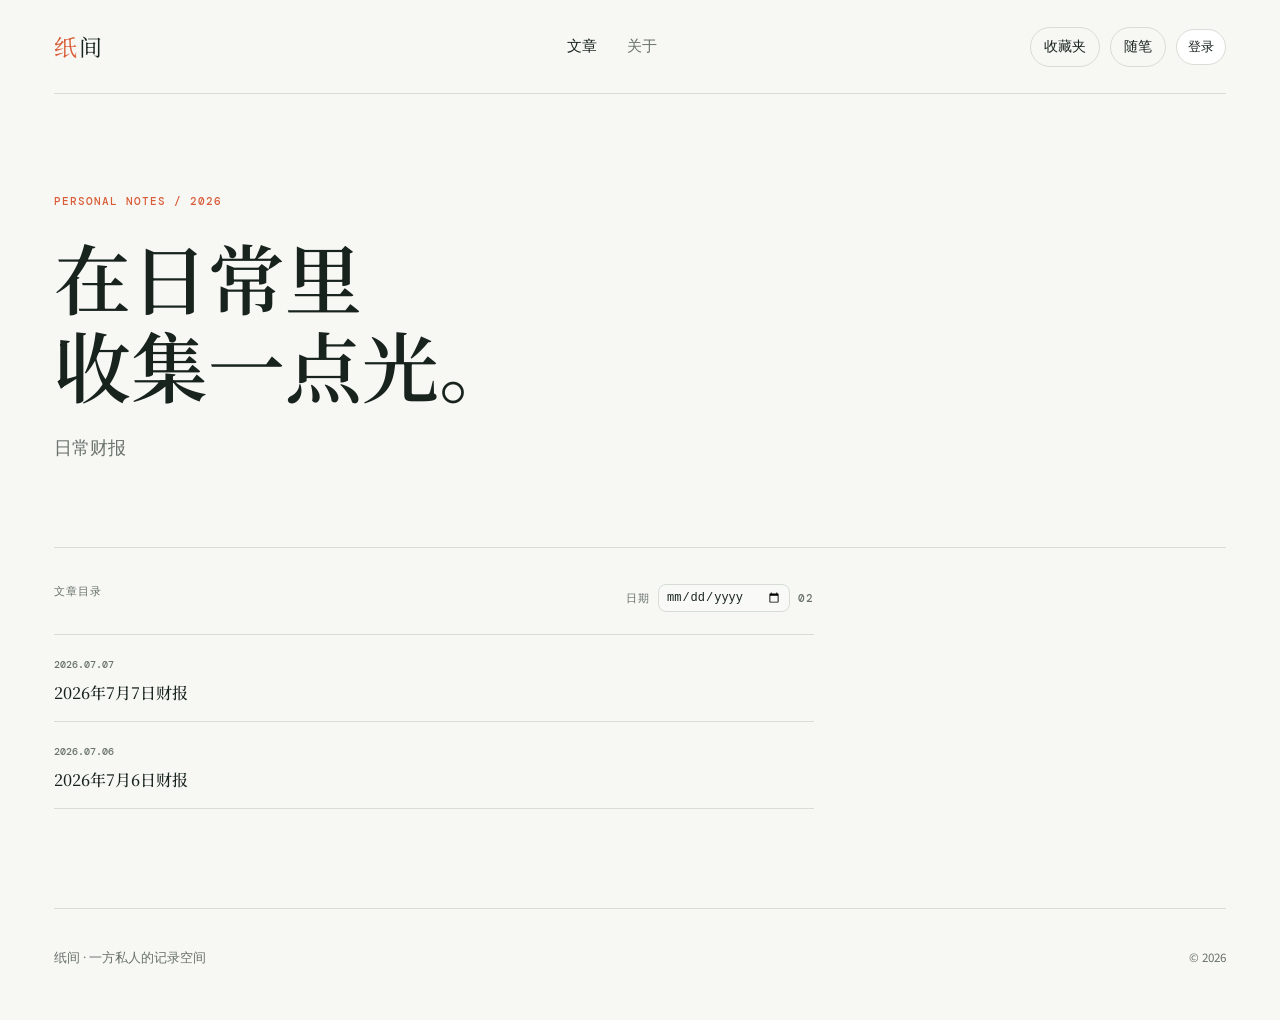
==== commit a5dfd731: "Add article date filtering" ====
--- a/index.html
+++ b/index.html
@@ -27,7 +27,7 @@
 
         <div class="content-grid">
           <aside class="article-index" aria-label="文章列表">
-            <div class="index-head"><span>文章目录</span><span id="articleCount">00</span></div>
+            <div class="index-head"><span>文章目录</span><div class="article-filter"><label for="dateFilter">日期</label><input id="dateFilter" type="date" aria-label="按日期筛选文章" /><span id="articleCount">00</span></div></div>
             <div id="articleList" class="article-list"></div>
           </aside>
         </div>
--- a/styles.css
+++ b/styles.css
@@ -23,6 +23,8 @@
 .content-tools{display:flex;gap:10px;margin-top:18px}.tool-button{border:1px solid #cbd2c9;border-radius:999px;background:#fff;color:var(--ink);padding:8px 12px;cursor:pointer;transition:transform .18s ease,border-color .18s ease}.tool-button:hover{border-color:var(--accent);transform:translateY(-1px)}.chart-builder{margin-top:14px;padding:4px 15px 15px;border:1px solid #dce2da;border-radius:14px;background:#f6f8f4}.insert-chart-button{margin-top:15px;border:0;border-radius:9px;background:var(--lime);color:var(--ink);padding:9px 13px;font-weight:600;cursor:pointer}.favorites-card{width:min(620px,calc(100vw - 30px));max-height:min(700px,calc(100vh - 30px));overflow:auto;background:#fff;padding:30px;border:1px solid var(--line);border-radius:24px;box-shadow:0 28px 85px rgba(17,30,22,.22)}.folder-form{display:flex;gap:10px}.folder-form input{margin:0}.folder-form .save-button{min-width:76px;white-space:nowrap}.folder-pills{display:flex;flex-wrap:wrap;gap:8px;margin:17px 0}.folder-pill{border:0;border-radius:999px;background:#eef2e7;color:#4c5c3d;padding:7px 12px;font-size:13px;cursor:pointer}.folder-pill.active{background:var(--ink);color:#fff}.favorites-list{display:grid;gap:20px}.folder-section{border:1px solid var(--line);border-radius:16px;padding:15px}.folder-section>h3{margin:0 0 13px;font-size:19px}.favorite-tabs{display:grid;grid-template-columns:repeat(4,1fr);gap:7px}.favorite-tab{border:1px solid var(--line);border-radius:10px;background:#fff;padding:10px 6px;cursor:pointer;font-weight:600}.favorite-tab span{display:block;color:var(--muted);font:11px "DM Mono",monospace;margin-top:3px}.favorite-tab.active{border-color:var(--accent);background:#fff5f1;color:var(--accent)}.favorite-detail{margin-top:13px;border-top:1px solid var(--line)}.favorite-card{display:flex;justify-content:space-between;gap:18px;padding:10px 0}.favorite-card h3{margin:0;font-family:"Noto Serif SC",serif;font-size:16px}.remove-favorite{border:0;border-radius:50%;background:#f1f4ef;width:28px;height:28px;cursor:pointer;color:var(--muted)}.empty-favorites,.empty-group{color:var(--muted);line-height:1.7}.empty-group{margin:15px 0 2px;font-size:13px}.notes-home{padding:80px 0}.write-note-module{border-bottom:1px solid var(--line);padding:0 0 58px}.write-note-module>div{display:flex;align-items:end;justify-content:space-between;gap:30px}.write-note-module h1{font-size:clamp(44px,6vw,72px);margin:0}.write-note-module p:not(.eyebrow){margin:15px 0 0;color:var(--muted);font-size:18px}.write-note-link{flex:none;border-radius:999px;background:var(--ink);color:#fff;padding:13px 18px;text-decoration:none;font-weight:600;transition:transform .2s ease}.write-note-link:hover{transform:translateY(-3px)}.write-note-link span{color:var(--lime);margin-left:7px;font-size:18px}.saved-notes{padding-top:36px}.notes-grid{display:grid;grid-template-columns:repeat(auto-fill,minmax(240px,1fr));gap:14px}.note-card{border:1px solid var(--line);border-radius:14px;background:#fff;padding:17px;text-align:left;cursor:pointer;transition:transform .2s ease,box-shadow .2s ease}.note-card:hover{transform:translateY(-3px);box-shadow:0 13px 25px rgba(23,35,29,.08)}.note-card time{font:11px "DM Mono",monospace;color:var(--accent)}.note-card h2{font-family:"Noto Serif SC",serif;font-size:20px;margin:7px 0}.note-card p{color:var(--muted);font-size:14px;line-height:1.6;margin:0;display:-webkit-box;-webkit-line-clamp:3;-webkit-box-orient:vertical;overflow:hidden}.note-card span{display:block;margin-top:13px;color:var(--accent);font-size:13px}.note-viewer-card{position:relative;width:min(720px,calc(100vw - 30px));max-height:calc(100vh - 40px);overflow:auto;background:#fff;padding:48px;border-radius:24px;box-shadow:0 28px 85px rgba(17,30,22,.22)}.note-viewer-card .icon-button{position:absolute;right:24px;top:24px}.note-viewer-card time{font:12px "DM Mono",monospace;color:var(--accent)}.note-viewer-card h1{font-size:42px;margin:15px 0 28px}.note-viewer-card p{font-family:"Noto Serif SC",serif;font-size:18px;line-height:2;margin:0 0 17px}.note-editor-page{max-width:760px;margin:0 auto;padding:85px 0}.note-editor-page h1{font-size:52px;margin:0 0 13px}.notes-intro{color:var(--muted);margin:0 0 36px;font-size:17px}.note-actions{display:flex;justify-content:flex-end;gap:10px;margin-top:20px}.reference-button{border:1px solid var(--line);border-radius:9px;background:#fff;padding:10px 14px;cursor:pointer}.reference-list{display:grid;gap:9px}.reference-item{display:grid;gap:4px;border:1px solid var(--line);border-radius:12px;background:#fbfcf9;padding:13px;text-align:left;cursor:pointer}.reference-item span{font-size:12px;color:var(--muted)}.reference-item strong{font-family:"Noto Serif SC",serif}
 @media (max-width:720px){.site-shell{padding:0 22px}.topbar{height:76px}nav{display:none}.topbar-actions{gap:6px}.favorites-button,.journal-link{padding:8px 10px;font-size:13px}.publish-button{padding:9px 12px;font-size:14px}.intro{padding:66px 0 55px}.intro-copy{font-size:16px}.content-grid{display:block}.article-index{border-right:0;padding:28px 0 42px}.article-list{max-height:245px;overflow:auto}.article-view{padding:42px 0 55px}.article-view .lead{font-size:17px}.article-body{font-size:16px}footer{padding-top:22px}.composer-card{padding:25px 20px}.form-row{grid-template-columns:1fr}.composer-head h2{font-size:24px}.article-title-row{display:block}.article-actions{margin-top:-8px;margin-bottom:20px}.write-note-module>div{display:block}.write-note-link{display:inline-block;margin-top:27px}.notes-home{padding:55px 0}.notes-grid{grid-template-columns:1fr}.note-viewer-card{padding:38px 24px}.note-viewer-card h1{font-size:32px}.favorite-tabs{grid-template-columns:repeat(2,1fr)}.folder-form .save-button{min-width:76px}.note-editor-page{padding:55px 0}.note-editor-page h1{font-size:42px}}
 .account-controls{display:flex;align-items:center;gap:7px}.auth-button{border:1px solid var(--line);border-radius:999px;background:#fff;color:var(--ink);padding:8px 11px;cursor:pointer;font-size:13px}.account-label{font:11px "DM Mono",monospace;color:var(--muted);white-space:nowrap}.login-card{width:min(390px,calc(100vw - 30px));background:#fff;border:0;border-radius:24px;padding:30px;box-shadow:0 28px 85px rgba(17,30,22,.22)}.login-card .save-button{width:100%;margin-top:19px}.login-error{min-height:20px;margin:14px 0 0;color:#b33e2c;font-size:13px}
+.article-filter{display:flex;align-items:center;gap:8px}.article-filter label{margin:0;font:500 11px "DM Mono",monospace;letter-spacing:1px}.article-filter input{width:132px;margin:0;padding:5px 7px;border-radius:8px;font:12px "DM Mono",monospace;color:var(--ink)}.favorite-detail{display:grid;gap:10px;padding-top:12px}.favorite-detail .favorite-card{align-items:center;border:1px solid var(--line);border-radius:12px;background:#fbfcf9;padding:13px 14px}.favorite-detail .favorite-card+.favorite-card{border-top:1px solid var(--line)}
+@media (max-width:720px){.article-filter{gap:5px}.article-filter input{width:118px;padding:5px}.article-filter label{display:none}}
 
 .article-body ul{margin:0 0 25px;padding-left:24px}
 .article-body li{margin:8px 0;padding-left:5px}
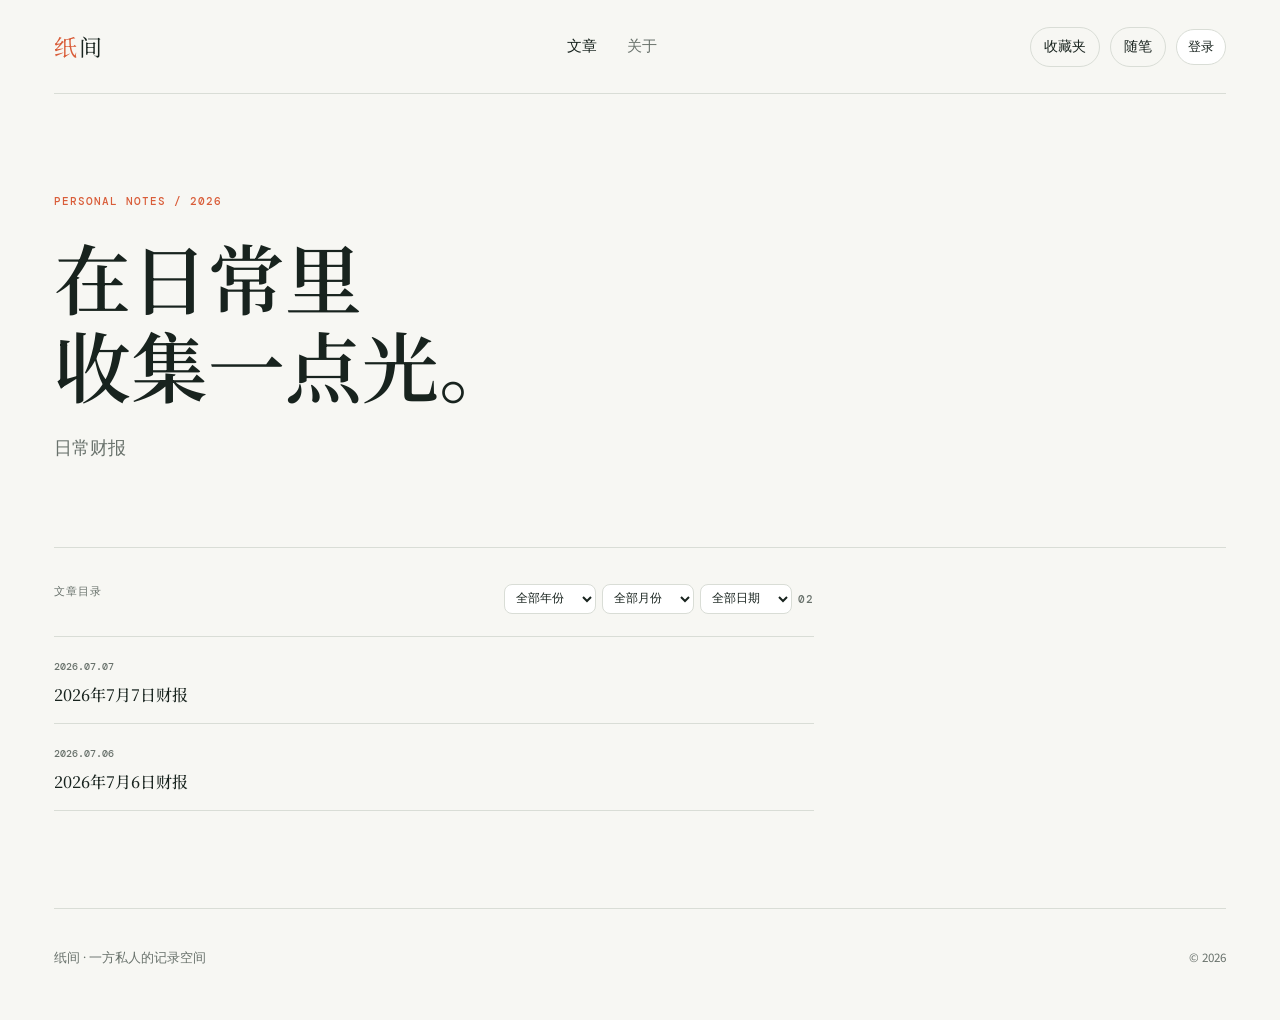
==== commit 925a7cfa: "Refine filters and private user data" ====
--- a/index.html
+++ b/index.html
@@ -27,7 +27,7 @@
 
         <div class="content-grid">
           <aside class="article-index" aria-label="文章列表">
-            <div class="index-head"><span>文章目录</span><div class="article-filter"><label for="dateFilter">日期</label><input id="dateFilter" type="date" aria-label="按日期筛选文章" /><span id="articleCount">00</span></div></div>
+            <div class="index-head"><span>文章目录</span><div class="article-filter"><select id="yearFilter" aria-label="按年度筛选"><option value="">全部年份</option></select><select id="monthFilter" aria-label="按月度筛选"><option value="">全部月份</option></select><select id="dayFilter" aria-label="按每日筛选"><option value="">全部日期</option></select><span id="articleCount">00</span></div></div>
             <div id="articleList" class="article-list"></div>
           </aside>
         </div>
--- a/styles.css
+++ b/styles.css
@@ -23,8 +23,8 @@
 .content-tools{display:flex;gap:10px;margin-top:18px}.tool-button{border:1px solid #cbd2c9;border-radius:999px;background:#fff;color:var(--ink);padding:8px 12px;cursor:pointer;transition:transform .18s ease,border-color .18s ease}.tool-button:hover{border-color:var(--accent);transform:translateY(-1px)}.chart-builder{margin-top:14px;padding:4px 15px 15px;border:1px solid #dce2da;border-radius:14px;background:#f6f8f4}.insert-chart-button{margin-top:15px;border:0;border-radius:9px;background:var(--lime);color:var(--ink);padding:9px 13px;font-weight:600;cursor:pointer}.favorites-card{width:min(620px,calc(100vw - 30px));max-height:min(700px,calc(100vh - 30px));overflow:auto;background:#fff;padding:30px;border:1px solid var(--line);border-radius:24px;box-shadow:0 28px 85px rgba(17,30,22,.22)}.folder-form{display:flex;gap:10px}.folder-form input{margin:0}.folder-form .save-button{min-width:76px;white-space:nowrap}.folder-pills{display:flex;flex-wrap:wrap;gap:8px;margin:17px 0}.folder-pill{border:0;border-radius:999px;background:#eef2e7;color:#4c5c3d;padding:7px 12px;font-size:13px;cursor:pointer}.folder-pill.active{background:var(--ink);color:#fff}.favorites-list{display:grid;gap:20px}.folder-section{border:1px solid var(--line);border-radius:16px;padding:15px}.folder-section>h3{margin:0 0 13px;font-size:19px}.favorite-tabs{display:grid;grid-template-columns:repeat(4,1fr);gap:7px}.favorite-tab{border:1px solid var(--line);border-radius:10px;background:#fff;padding:10px 6px;cursor:pointer;font-weight:600}.favorite-tab span{display:block;color:var(--muted);font:11px "DM Mono",monospace;margin-top:3px}.favorite-tab.active{border-color:var(--accent);background:#fff5f1;color:var(--accent)}.favorite-detail{margin-top:13px;border-top:1px solid var(--line)}.favorite-card{display:flex;justify-content:space-between;gap:18px;padding:10px 0}.favorite-card h3{margin:0;font-family:"Noto Serif SC",serif;font-size:16px}.remove-favorite{border:0;border-radius:50%;background:#f1f4ef;width:28px;height:28px;cursor:pointer;color:var(--muted)}.empty-favorites,.empty-group{color:var(--muted);line-height:1.7}.empty-group{margin:15px 0 2px;font-size:13px}.notes-home{padding:80px 0}.write-note-module{border-bottom:1px solid var(--line);padding:0 0 58px}.write-note-module>div{display:flex;align-items:end;justify-content:space-between;gap:30px}.write-note-module h1{font-size:clamp(44px,6vw,72px);margin:0}.write-note-module p:not(.eyebrow){margin:15px 0 0;color:var(--muted);font-size:18px}.write-note-link{flex:none;border-radius:999px;background:var(--ink);color:#fff;padding:13px 18px;text-decoration:none;font-weight:600;transition:transform .2s ease}.write-note-link:hover{transform:translateY(-3px)}.write-note-link span{color:var(--lime);margin-left:7px;font-size:18px}.saved-notes{padding-top:36px}.notes-grid{display:grid;grid-template-columns:repeat(auto-fill,minmax(240px,1fr));gap:14px}.note-card{border:1px solid var(--line);border-radius:14px;background:#fff;padding:17px;text-align:left;cursor:pointer;transition:transform .2s ease,box-shadow .2s ease}.note-card:hover{transform:translateY(-3px);box-shadow:0 13px 25px rgba(23,35,29,.08)}.note-card time{font:11px "DM Mono",monospace;color:var(--accent)}.note-card h2{font-family:"Noto Serif SC",serif;font-size:20px;margin:7px 0}.note-card p{color:var(--muted);font-size:14px;line-height:1.6;margin:0;display:-webkit-box;-webkit-line-clamp:3;-webkit-box-orient:vertical;overflow:hidden}.note-card span{display:block;margin-top:13px;color:var(--accent);font-size:13px}.note-viewer-card{position:relative;width:min(720px,calc(100vw - 30px));max-height:calc(100vh - 40px);overflow:auto;background:#fff;padding:48px;border-radius:24px;box-shadow:0 28px 85px rgba(17,30,22,.22)}.note-viewer-card .icon-button{position:absolute;right:24px;top:24px}.note-viewer-card time{font:12px "DM Mono",monospace;color:var(--accent)}.note-viewer-card h1{font-size:42px;margin:15px 0 28px}.note-viewer-card p{font-family:"Noto Serif SC",serif;font-size:18px;line-height:2;margin:0 0 17px}.note-editor-page{max-width:760px;margin:0 auto;padding:85px 0}.note-editor-page h1{font-size:52px;margin:0 0 13px}.notes-intro{color:var(--muted);margin:0 0 36px;font-size:17px}.note-actions{display:flex;justify-content:flex-end;gap:10px;margin-top:20px}.reference-button{border:1px solid var(--line);border-radius:9px;background:#fff;padding:10px 14px;cursor:pointer}.reference-list{display:grid;gap:9px}.reference-item{display:grid;gap:4px;border:1px solid var(--line);border-radius:12px;background:#fbfcf9;padding:13px;text-align:left;cursor:pointer}.reference-item span{font-size:12px;color:var(--muted)}.reference-item strong{font-family:"Noto Serif SC",serif}
 @media (max-width:720px){.site-shell{padding:0 22px}.topbar{height:76px}nav{display:none}.topbar-actions{gap:6px}.favorites-button,.journal-link{padding:8px 10px;font-size:13px}.publish-button{padding:9px 12px;font-size:14px}.intro{padding:66px 0 55px}.intro-copy{font-size:16px}.content-grid{display:block}.article-index{border-right:0;padding:28px 0 42px}.article-list{max-height:245px;overflow:auto}.article-view{padding:42px 0 55px}.article-view .lead{font-size:17px}.article-body{font-size:16px}footer{padding-top:22px}.composer-card{padding:25px 20px}.form-row{grid-template-columns:1fr}.composer-head h2{font-size:24px}.article-title-row{display:block}.article-actions{margin-top:-8px;margin-bottom:20px}.write-note-module>div{display:block}.write-note-link{display:inline-block;margin-top:27px}.notes-home{padding:55px 0}.notes-grid{grid-template-columns:1fr}.note-viewer-card{padding:38px 24px}.note-viewer-card h1{font-size:32px}.favorite-tabs{grid-template-columns:repeat(2,1fr)}.folder-form .save-button{min-width:76px}.note-editor-page{padding:55px 0}.note-editor-page h1{font-size:42px}}
 .account-controls{display:flex;align-items:center;gap:7px}.auth-button{border:1px solid var(--line);border-radius:999px;background:#fff;color:var(--ink);padding:8px 11px;cursor:pointer;font-size:13px}.account-label{font:11px "DM Mono",monospace;color:var(--muted);white-space:nowrap}.login-card{width:min(390px,calc(100vw - 30px));background:#fff;border:0;border-radius:24px;padding:30px;box-shadow:0 28px 85px rgba(17,30,22,.22)}.login-card .save-button{width:100%;margin-top:19px}.login-error{min-height:20px;margin:14px 0 0;color:#b33e2c;font-size:13px}
-.article-filter{display:flex;align-items:center;gap:8px}.article-filter label{margin:0;font:500 11px "DM Mono",monospace;letter-spacing:1px}.article-filter input{width:132px;margin:0;padding:5px 7px;border-radius:8px;font:12px "DM Mono",monospace;color:var(--ink)}.favorite-detail{display:grid;gap:10px;padding-top:12px}.favorite-detail .favorite-card{align-items:center;border:1px solid var(--line);border-radius:12px;background:#fbfcf9;padding:13px 14px}.favorite-detail .favorite-card+.favorite-card{border-top:1px solid var(--line)}
-@media (max-width:720px){.article-filter{gap:5px}.article-filter input{width:118px;padding:5px}.article-filter label{display:none}}
+.article-filter{display:flex;align-items:center;gap:6px}.article-filter select{width:92px;margin:0;border:1px solid var(--line);border-radius:8px;background:#fff;padding:6px 7px;color:var(--ink);font:12px "DM Mono",monospace}.favorite-detail{display:grid;gap:10px;padding-top:12px}.favorite-detail .favorite-card{align-items:center;border:1px solid var(--line);border-radius:12px;background:#fbfcf9;padding:13px 14px}.favorite-detail .favorite-card+.favorite-card{border-top:1px solid var(--line)}.hover-collect,.selection-collect{display:grid;place-items:center;width:32px;height:32px;padding:0;border-radius:50%;font-size:17px;line-height:1}.hover-collect{color:#c7a64b}.selection-collect{background:var(--ink);color:#f4d86a}.note-reference{color:#2878c7;text-decoration:none;font-weight:600}.note-reference:hover{color:#165791}
+@media (max-width:720px){.article-filter{display:grid;grid-template-columns:repeat(3,1fr);gap:4px}.article-filter select{width:100%;font-size:11px}.article-filter #articleCount{grid-column:3;text-align:right}}
 
 .article-body ul{margin:0 0 25px;padding-left:24px}
 .article-body li{margin:8px 0;padding-left:5px}
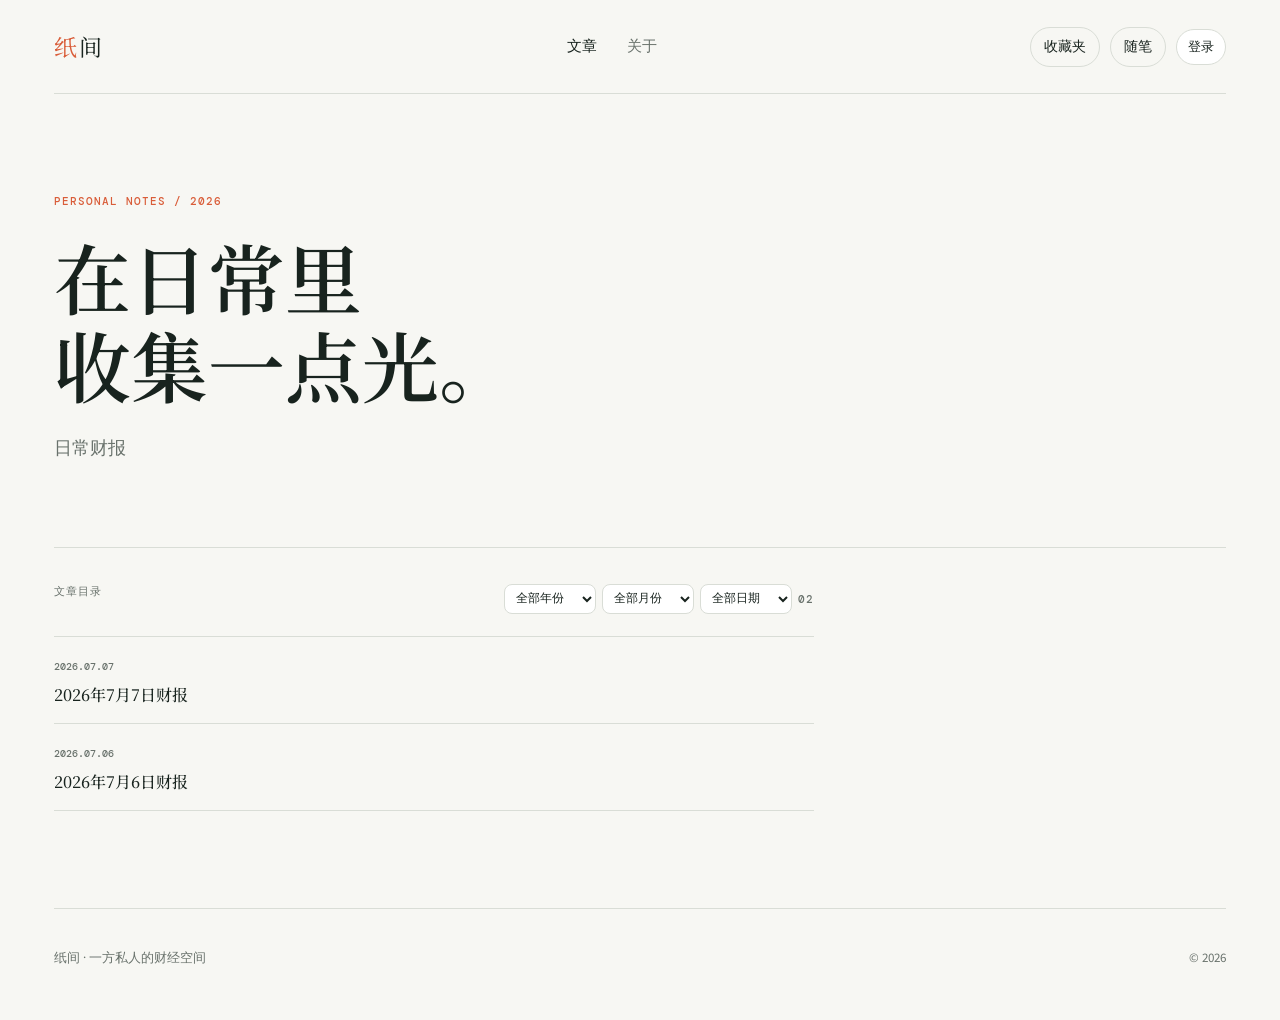
==== commit 7280cc9b: "Polish collection interactions" ====
--- a/index.html
+++ b/index.html
@@ -33,7 +33,7 @@
         </div>
       </main>
 
-      <footer id="about"><p>纸间 · 一方私人的记录空间</p><p>© 2026</p></footer>
+      <footer id="about"><p>纸间 · 一方私人的财经空间</p><p>© 2026</p></footer>
     </div>
 
     <dialog id="composer">
--- a/styles.css
+++ b/styles.css
@@ -25,6 +25,7 @@
 .account-controls{display:flex;align-items:center;gap:7px}.auth-button{border:1px solid var(--line);border-radius:999px;background:#fff;color:var(--ink);padding:8px 11px;cursor:pointer;font-size:13px}.account-label{font:11px "DM Mono",monospace;color:var(--muted);white-space:nowrap}.login-card{width:min(390px,calc(100vw - 30px));background:#fff;border:0;border-radius:24px;padding:30px;box-shadow:0 28px 85px rgba(17,30,22,.22)}.login-card .save-button{width:100%;margin-top:19px}.login-error{min-height:20px;margin:14px 0 0;color:#b33e2c;font-size:13px}
 .article-filter{display:flex;align-items:center;gap:6px}.article-filter select{width:92px;margin:0;border:1px solid var(--line);border-radius:8px;background:#fff;padding:6px 7px;color:var(--ink);font:12px "DM Mono",monospace}.favorite-detail{display:grid;gap:10px;padding-top:12px}.favorite-detail .favorite-card{align-items:center;border:1px solid var(--line);border-radius:12px;background:#fbfcf9;padding:13px 14px}.favorite-detail .favorite-card+.favorite-card{border-top:1px solid var(--line)}.hover-collect,.selection-collect{display:grid;place-items:center;width:32px;height:32px;padding:0;border-radius:50%;font-size:17px;line-height:1}.hover-collect{color:#c7a64b}.selection-collect{background:var(--ink);color:#f4d86a}.note-reference{color:#2878c7;text-decoration:none;font-weight:600}.note-reference:hover{color:#165791}
 @media (max-width:720px){.article-filter{display:grid;grid-template-columns:repeat(3,1fr);gap:4px}.article-filter select{width:100%;font-size:11px}.article-filter #articleCount{grid-column:3;text-align:right}}
+.folder-title-row{display:flex;align-items:center;justify-content:space-between;gap:14px;margin-bottom:13px}.folder-title-row h3{margin:0}.delete-folder{border:0;border-radius:999px;background:#fff2ed;color:var(--accent);padding:7px 10px;font:600 12px "Source Sans 3",sans-serif;cursor:pointer;transition:transform .18s ease,background-color .18s ease}.delete-folder:hover{background:#ffe5da;transform:translateY(-1px)}.hover-collect,.selection-collect{border:1.5px solid var(--accent);background:#fff;color:var(--accent);box-shadow:none;transition:opacity .18s ease,transform .18s ease,background-color .18s ease,color .18s ease}.hover-collect.is-collected,.selection-collect.is-collected{background:var(--accent);color:#fff}.hover-collect:hover,.selection-collect:hover{transform:translateY(-2px) scale(1.06)}.selection-collect{animation:star-pop .22s cubic-bezier(.2,.8,.2,1) both}.article-item{animation:list-reveal .38s ease both}.article-item:nth-child(2){animation-delay:.05s}.article-item:nth-child(3){animation-delay:.1s}.article-item:nth-child(4){animation-delay:.15s}@keyframes star-pop{from{opacity:0;transform:scale(.72)}to{opacity:1;transform:scale(1)}}@keyframes list-reveal{from{opacity:0;transform:translateY(7px)}to{opacity:1;transform:translateY(0)}}
 
 .article-body ul{margin:0 0 25px;padding-left:24px}
 .article-body li{margin:8px 0;padding-left:5px}
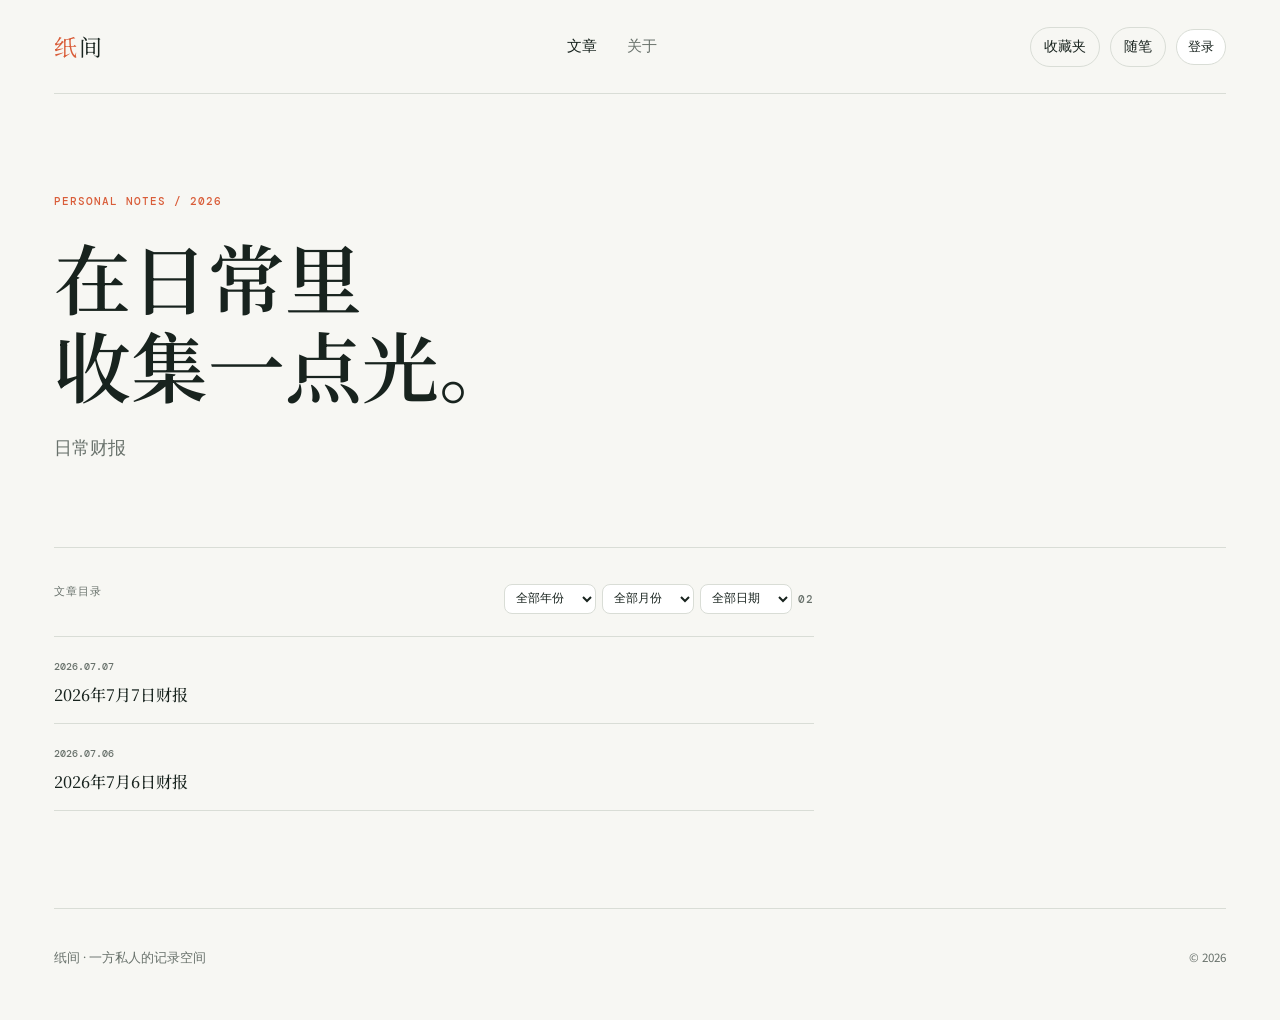
==== commit 0d0e2311: "Restore checkpoint 20" ====
--- a/index.html
+++ b/index.html
@@ -33,7 +33,7 @@
         </div>
       </main>
 
-      <footer id="about"><p>纸间 · 一方私人的财经空间</p><p>© 2026</p></footer>
+      <footer id="about"><p>纸间 · 一方私人的记录空间</p><p>© 2026</p></footer>
     </div>
 
     <dialog id="composer">
--- a/styles.css
+++ b/styles.css
@@ -25,7 +25,6 @@
 .account-controls{display:flex;align-items:center;gap:7px}.auth-button{border:1px solid var(--line);border-radius:999px;background:#fff;color:var(--ink);padding:8px 11px;cursor:pointer;font-size:13px}.account-label{font:11px "DM Mono",monospace;color:var(--muted);white-space:nowrap}.login-card{width:min(390px,calc(100vw - 30px));background:#fff;border:0;border-radius:24px;padding:30px;box-shadow:0 28px 85px rgba(17,30,22,.22)}.login-card .save-button{width:100%;margin-top:19px}.login-error{min-height:20px;margin:14px 0 0;color:#b33e2c;font-size:13px}
 .article-filter{display:flex;align-items:center;gap:6px}.article-filter select{width:92px;margin:0;border:1px solid var(--line);border-radius:8px;background:#fff;padding:6px 7px;color:var(--ink);font:12px "DM Mono",monospace}.favorite-detail{display:grid;gap:10px;padding-top:12px}.favorite-detail .favorite-card{align-items:center;border:1px solid var(--line);border-radius:12px;background:#fbfcf9;padding:13px 14px}.favorite-detail .favorite-card+.favorite-card{border-top:1px solid var(--line)}.hover-collect,.selection-collect{display:grid;place-items:center;width:32px;height:32px;padding:0;border-radius:50%;font-size:17px;line-height:1}.hover-collect{color:#c7a64b}.selection-collect{background:var(--ink);color:#f4d86a}.note-reference{color:#2878c7;text-decoration:none;font-weight:600}.note-reference:hover{color:#165791}
 @media (max-width:720px){.article-filter{display:grid;grid-template-columns:repeat(3,1fr);gap:4px}.article-filter select{width:100%;font-size:11px}.article-filter #articleCount{grid-column:3;text-align:right}}
-.folder-title-row{display:flex;align-items:center;justify-content:space-between;gap:14px;margin-bottom:13px}.folder-title-row h3{margin:0}.delete-folder{border:0;border-radius:999px;background:#fff2ed;color:var(--accent);padding:7px 10px;font:600 12px "Source Sans 3",sans-serif;cursor:pointer;transition:transform .18s ease,background-color .18s ease}.delete-folder:hover{background:#ffe5da;transform:translateY(-1px)}.hover-collect,.selection-collect{border:1.5px solid var(--accent);background:#fff;color:var(--accent);box-shadow:none;transition:opacity .18s ease,transform .18s ease,background-color .18s ease,color .18s ease}.hover-collect.is-collected,.selection-collect.is-collected{background:var(--accent);color:#fff}.hover-collect:hover,.selection-collect:hover{transform:translateY(-2px) scale(1.06)}.selection-collect{animation:star-pop .22s cubic-bezier(.2,.8,.2,1) both}.article-item{animation:list-reveal .38s ease both}.article-item:nth-child(2){animation-delay:.05s}.article-item:nth-child(3){animation-delay:.1s}.article-item:nth-child(4){animation-delay:.15s}@keyframes star-pop{from{opacity:0;transform:scale(.72)}to{opacity:1;transform:scale(1)}}@keyframes list-reveal{from{opacity:0;transform:translateY(7px)}to{opacity:1;transform:translateY(0)}}
 
 .article-body ul{margin:0 0 25px;padding-left:24px}
 .article-body li{margin:8px 0;padding-left:5px}
